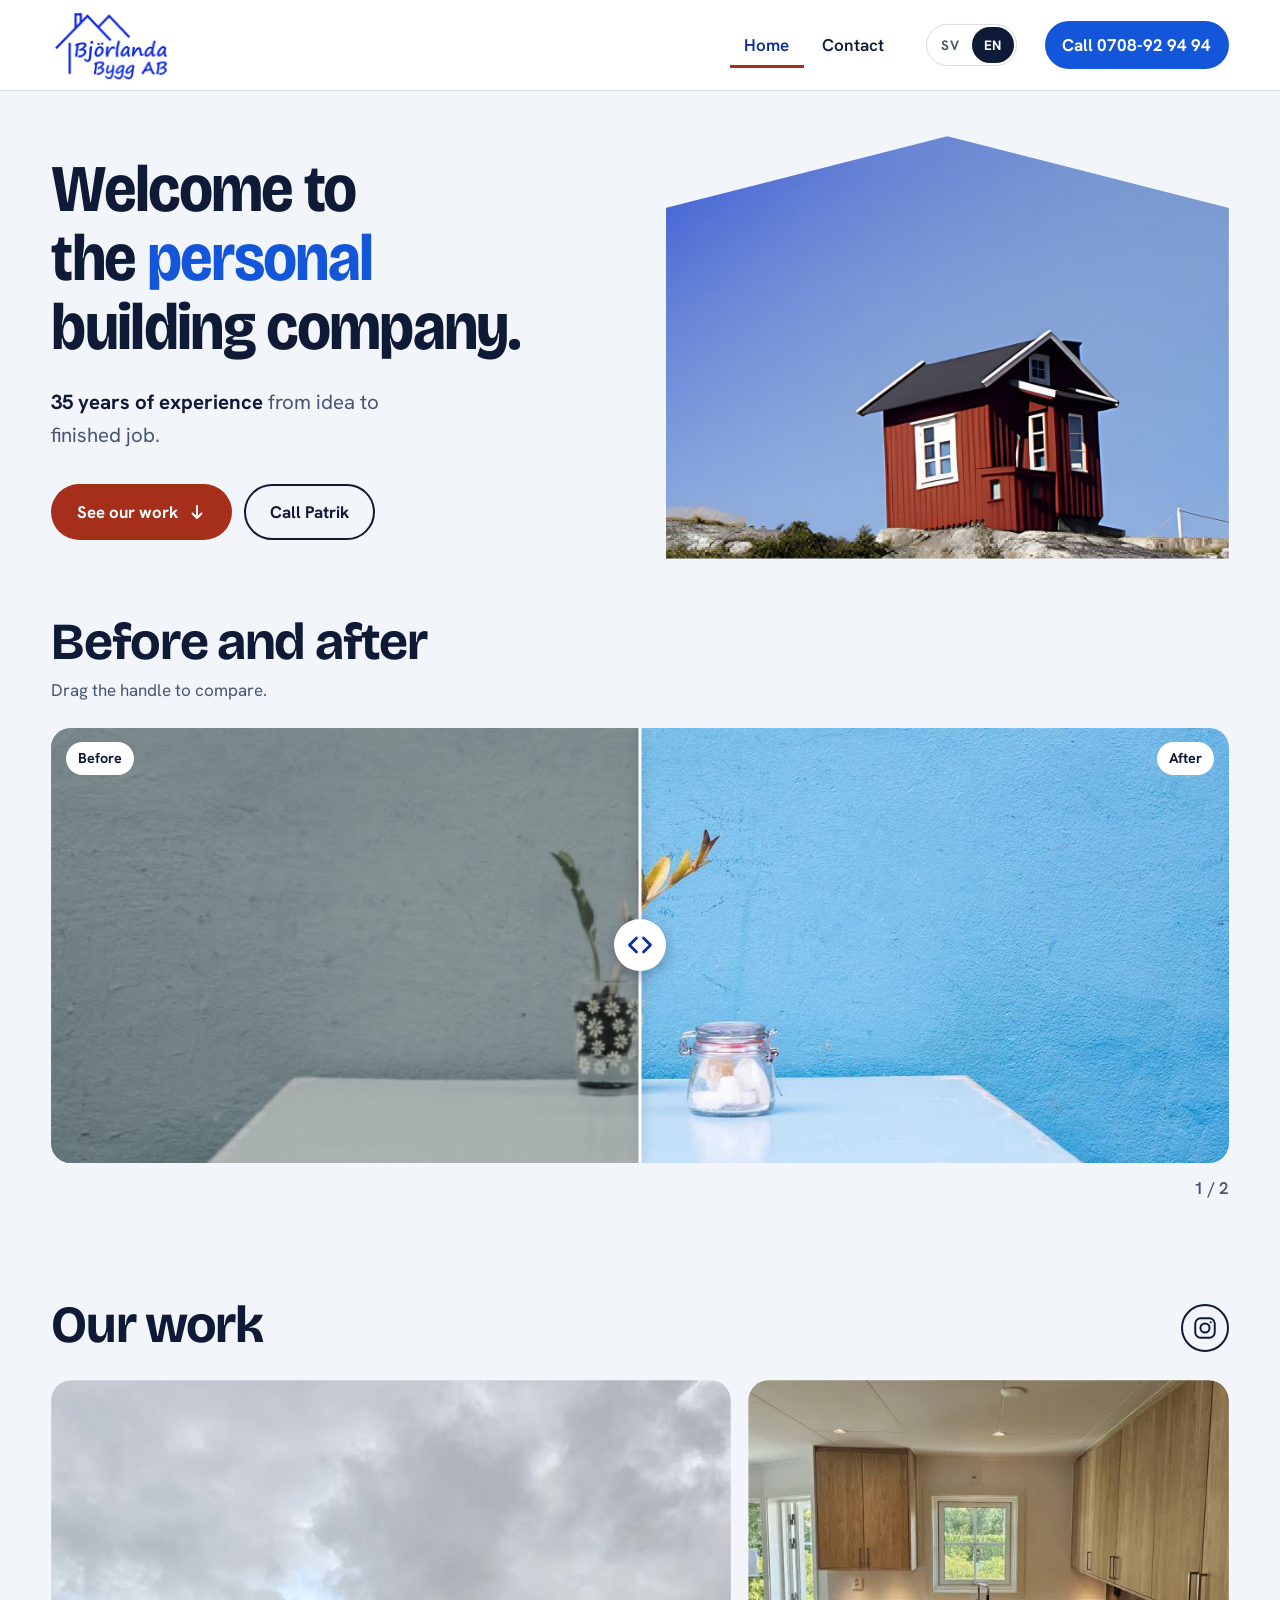
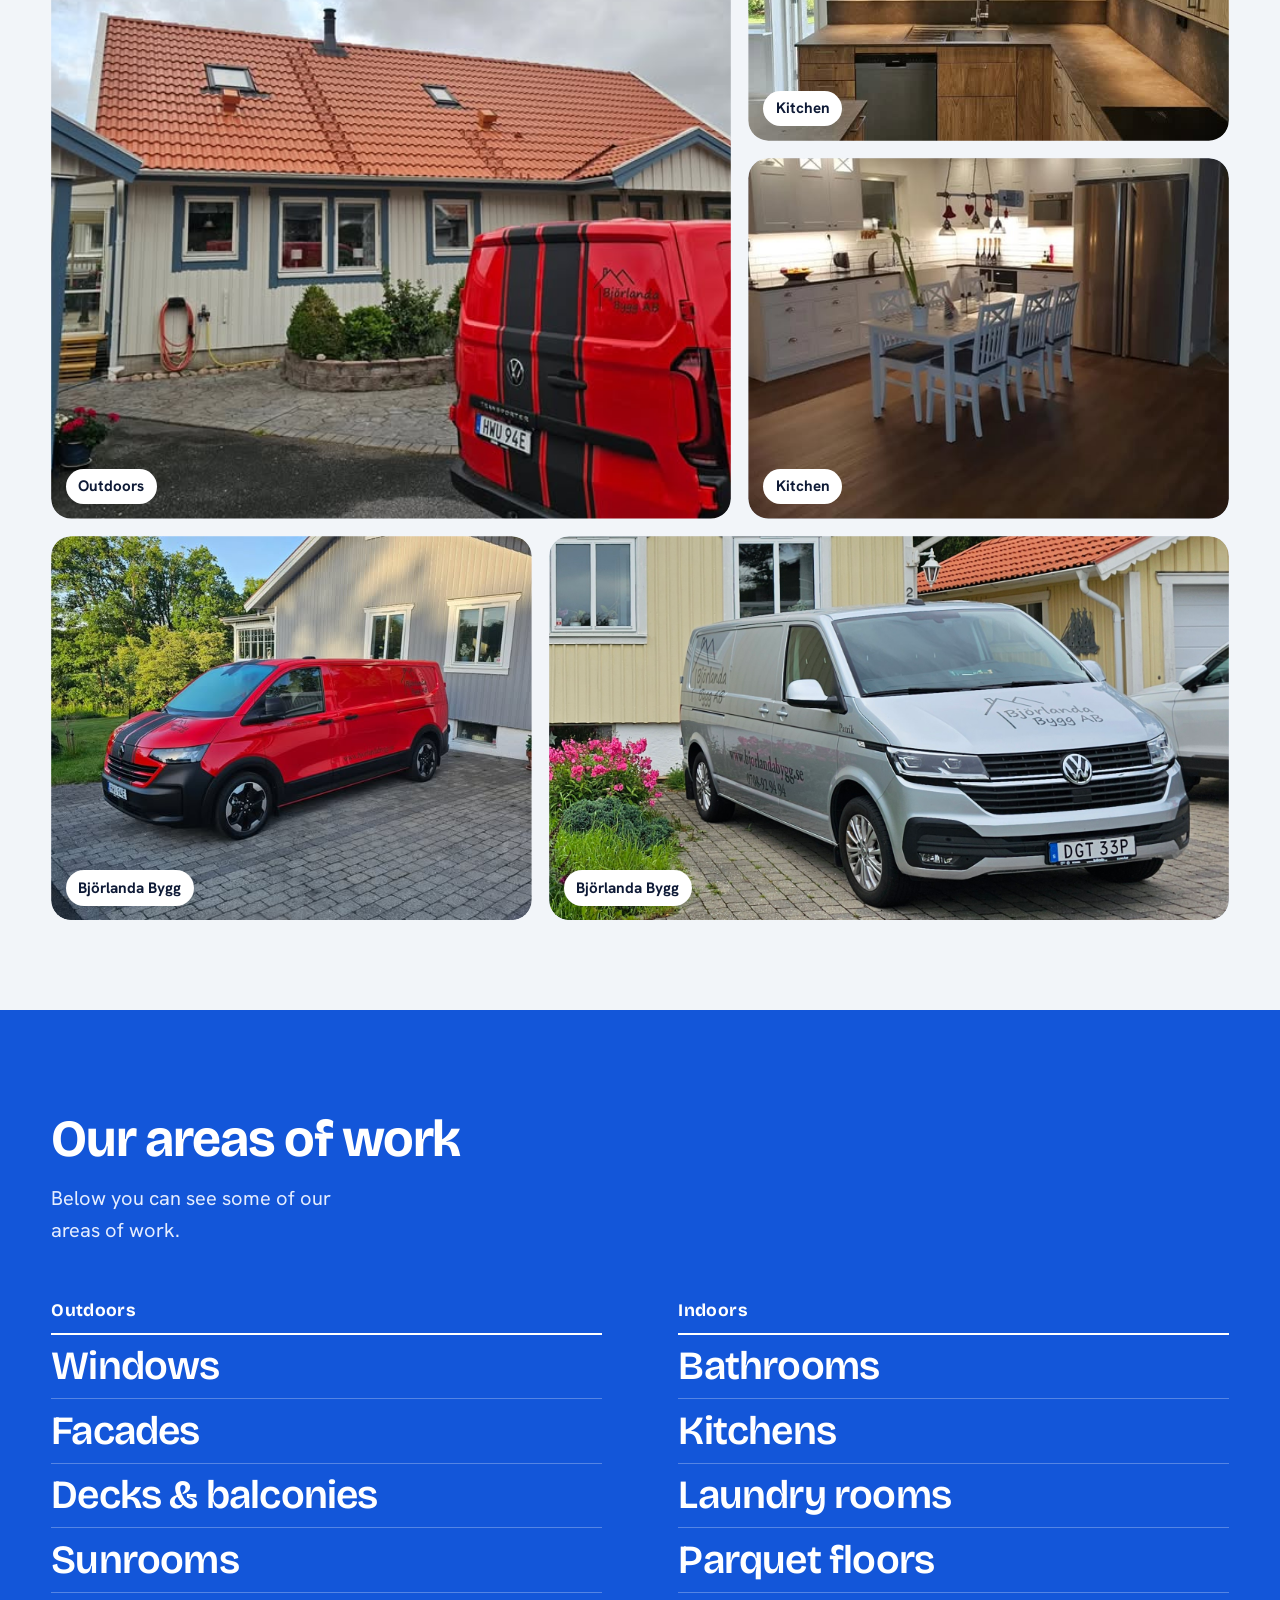
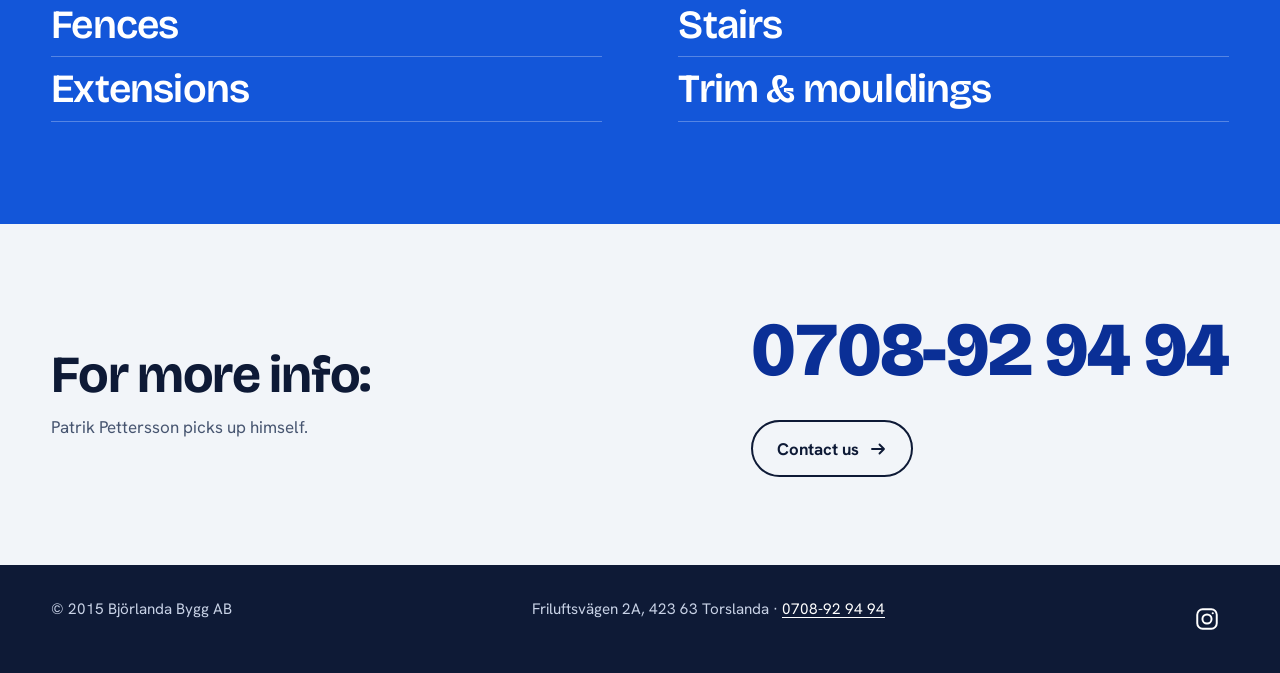
==== index.html @ 341a0005 "feat: redesign bjorlandabygg.se as static site" ====
<!doctype html>
<html lang="sv">
<head>
<meta charset="utf-8">
<meta name="viewport" content="width=device-width, initial-scale=1">
<title>Björlanda Bygg AB – det personliga byggföretaget</title>
<meta name="description" content="Björlanda Bygg AB – 35 års erfarenhet från tanke till färdigt arbete. Torslanda, Göteborg.">
<link rel="preconnect" href="https://fonts.googleapis.com">
<link rel="preconnect" href="https://fonts.gstatic.com" crossorigin>
<link href="https://fonts.googleapis.com/css2?family=Bricolage+Grotesque:opsz,wdth,wght@12..96,75..100,600..800&family=Hanken+Grotesk:wght@400;600;700&display=swap" rel="stylesheet">
<link rel="stylesheet" href="css/style.css">
</head>
<body data-doc="doc.home">
<a class="skip" href="#main" data-i18n="skip">Hoppa till innehållet</a>
<header class="site-header">
  <div class="wrap">
    <a class="brand" href="index.html"><img src="assets/img/logo.png" width="250" height="150" alt="Björlanda Bygg AB"></a>
    <nav class="nav" data-i18n-aria="nav.label" aria-label="Huvudmeny">
      <a href="index.html" data-i18n="nav.home" aria-current="page">Hem</a>
      <a href="kontakt.html" data-i18n="nav.contact" >Kontakt</a>
    </nav>
    <div class="lang" role="group" aria-label="Språk / Language">
      <button type="button" data-lang="sv" aria-pressed="true">SV</button>
      <button type="button" data-lang="en" aria-pressed="false">EN</button>
    </div>
    <a class="tel" href="tel:+46708929494" data-i18n="tel.label">Ring 0708-92 94 94</a>
  </div>
</header>
<main id="main">
  <section class="hero">
    <div class="wrap">
      <div>
        <h1 data-i18n="hero.h1">Välkommen till det <em>personliga</em> byggföretaget.</h1>
        <p class="lede" data-i18n="hero.lede"><strong>35 års erfarenhet</strong> från tanke till färdigt arbete.</p>
        <div class="cta-row">
          <a class="btn btn-primary" href="#arbeten"><span data-i18n="hero.cta">Se våra arbeten</span> <svg class="arrow" width="18" height="18" viewBox="0 0 24 24" fill="none" stroke="currentColor" stroke-width="2.5" stroke-linecap="round" stroke-linejoin="round" aria-hidden="true"><path d="M12 4v16M6 14l6 6 6-6"/></svg></a>
          <a class="btn btn-ghost" href="tel:+46708929494" data-i18n="hero.call">Ring Patrik</a>
        </div>
      </div>
      <div class="gable"><img src="assets/img/cabin-sky.jpg" width="1600" height="976" alt="Rött timmerhus på en klippa mot blå himmel" data-i18n-alt="hero.alt"></div>
    </div>
  </section>

  <section class="ba" id="fore-efter" aria-labelledby="ba-h" hidden>
    <div class="wrap">
      <h2 id="ba-h" data-i18n="ba.h2">Före och efter</h2>
      <p class="ba-hint" data-i18n="ba.hint">Dra i reglaget för att jämföra.</p>
      <div class="ba-stage">
        <figure class="ba-fig">
          <div class="ba-frame" id="ba-frame">
            <img class="ba-after" alt="" id="ba-after">
            <img class="ba-before" alt="" id="ba-before">
            <span class="ba-tag b" data-i18n="ba.before">Före</span><span class="ba-tag a" data-i18n="ba.after">Efter</span>
            <span class="ba-line"></span>
            <span class="ba-knob"><svg width="28" height="28" viewBox="0 0 24 24" fill="none" stroke="currentColor" stroke-width="2.4" stroke-linecap="round" stroke-linejoin="round" aria-hidden="true"><path d="M9 6l-6 6 6 6M15 6l6 6-6 6"/></svg></span>
            <input class="ba-range" id="ba-range" type="range" min="0" max="100" value="50" data-i18n-aria-live="ba.aria">
            <button class="ba-nav ba-prev" type="button" id="ba-prev" data-i18n-aria="ba.prev" aria-label="Föregående"><svg width="22" height="22" viewBox="0 0 24 24" fill="none" stroke="currentColor" stroke-width="2.6" stroke-linecap="round" stroke-linejoin="round" aria-hidden="true"><path d="M15 5l-7 7 7 7"/></svg></button>
            <button class="ba-nav ba-next" type="button" id="ba-next" data-i18n-aria="ba.next" aria-label="Nästa"><svg width="22" height="22" viewBox="0 0 24 24" fill="none" stroke="currentColor" stroke-width="2.6" stroke-linecap="round" stroke-linejoin="round" aria-hidden="true"><path d="M9 5l7 7-7 7"/></svg></button>
          </div>
          <figcaption><span id="ba-cap" data-sv=""></span> <span class="ba-count" id="ba-count" aria-live="polite"></span></figcaption>
        </figure>
      </div>
    </div>
  </section>

  <section class="work" id="arbeten" aria-labelledby="work-h">
    <div class="wrap">
      <div class="work-head">
        <h2 id="work-h" data-i18n="work.h2">Våra arbeten</h2>
        <a class="ig-btn" href="https://www.instagram.com/bjorlandabygg/" target="_blank" rel="noopener" aria-label="Instagram: @bjorlandabygg" title="Instagram"><svg width="26" height="26" viewBox="0 0 24 24" fill="none" stroke="currentColor" stroke-width="1.8" stroke-linecap="round" stroke-linejoin="round" aria-hidden="true"><rect x="3" y="3" width="18" height="18" rx="5"/><circle cx="12" cy="12" r="4.2"/><circle cx="17.3" cy="6.7" r="1" fill="currentColor" stroke="none"/></svg></a>
      </div>
      <div class="mosaic">
        <button class="tile t-roof" type="button"><img src="assets/img/work-roof.jpg" width="640" height="640" alt="" data-i18n-alt="alt.roof"><span class="cap" data-i18n="cap.out">Utomhus</span></button>
        <button class="tile t-oak" type="button"><img src="assets/img/work-kitchen-oak.jpg" width="640" height="480" alt="" data-i18n-alt="alt.oak" loading="lazy"><span class="cap" data-i18n="cap.kitchen">Kök</span></button>
        <button class="tile t-white" type="button"><img src="assets/img/work-kitchen-white.jpg" width="640" height="640" alt="" data-i18n-alt="alt.white" loading="lazy"><span class="cap" data-i18n="cap.kitchen">Kök</span></button>
        <button class="tile t-van" type="button"><img src="assets/img/work-van-house.jpg" width="640" height="640" alt="" data-i18n-alt="alt.van" loading="lazy"><span class="cap" data-i18n="cap.co">Björlanda Bygg</span></button>
        <button class="tile t-silver" type="button"><img src="assets/img/van-silver.jpg" width="1802" height="1126" alt="" data-i18n-alt="alt.silver" loading="lazy"><span class="cap" data-i18n="cap.co">Björlanda Bygg</span></button>
      </div>
    </div>
  </section>

  <section class="band" aria-labelledby="areas-h">
    <div class="wrap">
      <h2 id="areas-h" data-i18n="areas.h2">Våra områden</h2>
      <p class="intro" data-i18n="areas.intro">Här nedan kan Du ta del av några av våra områden.</p>
      <div class="areas">
        <div>
          <h3 data-i18n="areas.out">Utomhus</h3>
          <ul><li data-i18n="o1">Fönster</li><li data-i18n="o2">Fasader</li><li data-i18n="o3">Altaner</li><li data-i18n="o4">Uterum</li><li data-i18n="o5">Staket</li><li data-i18n="o6">Tillbyggnader</li></ul>
        </div>
        <div>
          <h3 data-i18n="areas.in">Inomhus</h3>
          <ul><li data-i18n="i1">Badrum</li><li data-i18n="i2">Kök</li><li data-i18n="i3">Tvättstugor</li><li data-i18n="i4">Parkettgolv</li><li data-i18n="i5">Trappor</li><li data-i18n="i6">Lister</li></ul>
        </div>
      </div>
    </div>
  </section>

  <section class="call">
    <div class="wrap">
      <div>
        <h2 data-i18n="call.h2">För mer info:</h2>
        <p data-i18n="call.p">Patrik Pettersson svarar själv.</p>
      </div>
      <div>
        <a class="big-tel" href="tel:+46708929494">0708-92 94 94</a>
        <div class="cta-row"><a class="btn btn-ghost" href="kontakt.html"><span data-i18n="call.cta">Kontakta oss</span> <svg class="arrow" width="18" height="18" viewBox="0 0 24 24" fill="none" stroke="currentColor" stroke-width="2.5" stroke-linecap="round" stroke-linejoin="round" aria-hidden="true"><path d="M4 12h16M14 6l6 6-6 6"/></svg></a></div>
      </div>
    </div>
  </section>
</main>
<dialog class="lb" id="lb"><img alt=""><button type="button" data-i18n="lb.close">Stäng</button></dialog>
<footer class="site-footer">
  <div class="wrap">
    <span data-i18n="foot.copy">© 2015 Björlanda Bygg AB</span>
    <span>Friluftsvägen 2A, 423 63 Torslanda · <a href="tel:+46708929494">0708-92 94 94</a></span>
    <a class="ig" href="https://www.instagram.com/bjorlandabygg/" target="_blank" rel="noopener" aria-label="Instagram: @bjorlandabygg"><svg width="26" height="26" viewBox="0 0 24 24" fill="none" stroke="currentColor" stroke-width="1.8" stroke-linecap="round" stroke-linejoin="round" aria-hidden="true"><rect x="3" y="3" width="18" height="18" rx="5"/><circle cx="12" cy="12" r="4.2"/><circle cx="17.3" cy="6.7" r="1" fill="currentColor" stroke="none"/></svg></a>
  </div>
</footer>
<script src="assets/img/before-after/pairs.js"></script>
<script src="js/main.js"></script>
</body>
</html>
---- css/style.css ----
:root {
  --ground: #f2f5f9;
  --paper: #ffffff;
  --ink: #0e1a36;
  --muted: #475570;
  --line: #d6dde8;
  --blue: #1356d9;
  --blue-deep: #0a2f96;
  --blue-wash: #dbe6fb;
  --red: #a62f1c;
  --display: "Bricolage Grotesque", "Trebuchet MS", system-ui, sans-serif;
  --body: "Hanken Grotesk", system-ui, -apple-system, "Segoe UI", sans-serif;
  --ease: cubic-bezier(0.16, 1, 0.3, 1);
  --gutter: clamp(1rem, 4vw, 4rem);
  --max: 90rem;
  --radius: 1.25rem;
  color-scheme: light;
}

*, *::before, *::after { box-sizing: border-box; }
html { scroll-behavior: smooth; -webkit-text-size-adjust: 100%; }
body {
  margin: 0;
  background: var(--ground);
  color: var(--ink);
  font: 1.0625rem/1.6 var(--body);
  -webkit-font-smoothing: antialiased;
}
img { display: block; max-width: 100%; height: auto; }
a { color: inherit; text-decoration-thickness: 1px; text-underline-offset: 0.2em; }
::selection { background: var(--blue); color: #fff; }
:focus-visible { outline: 3px solid var(--blue); outline-offset: 3px; border-radius: 4px; }
.band :focus-visible, .on-blue :focus-visible { outline-color: #fff; }
.skip { position: absolute; left: -999px; top: 0; background: var(--ink); color: #fff; padding: 0.75rem 1rem; z-index: 100; }
.skip:focus { left: 0; }

h1, h2, h3 { font-family: var(--display); font-weight: 700; line-height: 1.04; letter-spacing: -0.025em; text-wrap: balance; margin: 0; }
h1 { font-size: clamp(2.25rem, 5.2vw, 6rem); font-variation-settings: "wdth" 90; }
h2 { font-size: clamp(2rem, 4.2vw, 3.25rem); }
p { margin: 0; max-width: 68ch; text-wrap: pretty; }

.wrap { width: 100%; max-width: calc(var(--max) + 2 * var(--gutter)); margin-inline: auto; padding-inline: var(--gutter); }

/* Header */
.site-header { background: var(--paper); border-bottom: 1px solid var(--line); position: sticky; top: 0; z-index: 20; }
.site-header .wrap { display: flex; align-items: center; gap: 1rem 1.75rem; padding-block: 0.6rem; flex-wrap: wrap; }
.brand img { width: 7.5rem; height: auto; }
.nav { display: flex; gap: 0.25rem; margin-left: auto; align-items: center; }
.nav a { padding: 0.6rem 0.9rem; text-decoration: none; font-weight: 600; border-radius: 999px; }
.nav a:hover { background: var(--blue-wash); }
.nav a[aria-current="page"] { color: var(--blue-deep); box-shadow: inset 0 -3px 0 var(--red); border-radius: 0; }
.lang { display: inline-flex; border: 1.5px solid var(--line); border-radius: 999px; padding: 2px; }
.lang button {
  font: 700 0.85rem var(--body); letter-spacing: 0.04em; border: 0; background: transparent; color: var(--muted);
  padding: 0.4rem 0.75rem; border-radius: 999px; cursor: pointer; min-height: 2.25rem;
}
.lang button[aria-pressed="true"] { background: var(--ink); color: #fff; }
.tel {
  font-weight: 700; text-decoration: none; background: var(--blue); color: #fff;
  padding: 0.65rem 1.1rem; border-radius: 999px; white-space: nowrap; font-variant-numeric: tabular-nums;
  transition: background 0.2s;
}
.tel:hover { background: var(--blue-deep); }
@media (max-width: 52rem) {
  .site-header { position: static; }
  .brand img { width: 5.5rem; }
  .lang { margin-left: auto; }
  .nav { margin-left: 0; order: 3; }
  .tel { order: 4; margin-left: auto; padding: 0.5rem 0.9rem; font-size: 0.95rem; }
  .work { scroll-margin-top: 1rem; }
}

/* Buttons */
.btn {
  display: inline-flex; align-items: center; gap: 0.6rem; font: 700 1.05rem var(--body); text-decoration: none;
  padding: 0.95rem 1.5rem; border-radius: 999px; border: 2px solid transparent; cursor: pointer; min-height: 3rem;
  transition: transform 0.25s var(--ease), background 0.2s, color 0.2s;
}
.btn:active { transform: translateY(1px); }
.btn-primary { background: var(--red); color: #fff; }
.btn-primary:hover { background: #8a2615; }
.btn-ghost { border-color: var(--ink); color: var(--ink); }
.btn-ghost:hover { background: var(--ink); color: #fff; }
.btn .arrow { transition: transform 0.3s var(--ease); }
.btn:hover .arrow { transform: translateX(4px); }

/* Hero */
.hero { padding-block: clamp(1.5rem, 3.5vw, 3rem) clamp(1rem, 2vw, 1.5rem); }
.hero .wrap { display: grid; grid-template-columns: minmax(0, 1fr) minmax(0, 1fr); gap: clamp(1.5rem, 4vw, 4rem); align-items: center; }
.hero h1 em { font-style: normal; color: var(--blue); }
.hero .lede { margin-top: 1.5rem; font-size: clamp(1.15rem, 1.6vw, 1.4rem); color: var(--muted); max-width: 34ch; }
.hero .lede strong { color: var(--ink); }
.cta-row { display: flex; flex-wrap: wrap; gap: 0.75rem; margin-top: 2rem; }
.gable {
  aspect-ratio: 4 / 3; overflow: hidden; width: 100%; max-width: 46rem; justify-self: end; background: var(--blue-wash);
  clip-path: polygon(0 17%, 50% 0, 100% 17%, 100% 100%, 0 100%);
}
.gable img { width: 100%; height: 100%; object-fit: cover; object-position: 70% 100%; }
@media (max-width: 52rem) {
  .hero .wrap { grid-template-columns: 1fr; }
  .gable { max-width: 20rem; aspect-ratio: 4 / 3; justify-self: start; }
}

/* Portfolio */
.work { padding-block: clamp(1rem, 2.5vw, 2rem) clamp(3rem, 7vw, 6rem); scroll-margin-top: 5.5rem; }
.work-head { display: flex; justify-content: space-between; align-items: end; gap: 1rem 2rem; flex-wrap: wrap; margin-bottom: 1.75rem; }
.link-arrow { font-weight: 700; color: var(--blue-deep); }
.mosaic > * { min-width: 0; }
.mosaic { display: grid; grid-template-columns: repeat(12, minmax(0, 1fr)); gap: clamp(0.6rem, 1.4vw, 1.1rem); }
.tile {
  position: relative; border: 0; padding: 0; background: var(--blue-wash); overflow: hidden; cursor: zoom-in;
  border-radius: var(--radius); display: block; color: #fff; text-align: left; font: inherit;
}
.tile img { width: 100%; height: 100%; object-fit: cover; transition: transform 0.9s var(--ease); }
.tile:hover img { transform: scale(1.04); }
.tile .cap {
  position: absolute; left: 0.9rem; bottom: 0.9rem; background: var(--paper); color: var(--ink);
  font-weight: 700; font-size: 0.95rem; padding: 0.35rem 0.8rem; border-radius: 999px;
}
.t-roof { grid-column: 1 / 8; grid-row: 1 / 3; }
.t-oak { grid-column: 8 / 13; aspect-ratio: 4 / 3; }
.t-white { grid-column: 8 / 13; aspect-ratio: 4 / 3; }
.t-roof { min-height: 20rem; }
.t-van { grid-column: 1 / 6; }
.t-silver { grid-column: 6 / 13; }
.t-van, .t-silver { height: clamp(16rem, 30vw, 27rem); }
.t-white img { object-position: 50% 70%; }
.t-silver img { object-position: 50% 62%; }
@media (max-width: 40rem) {
  .t-roof, .t-oak, .t-white, .t-van, .t-silver { grid-column: 1 / -1; grid-row: auto; aspect-ratio: 4 / 3; height: auto; min-height: 0; }
}
.ig-btn { display: grid; place-items: center; width: 3rem; height: 3rem; border-radius: 50%; border: 2px solid var(--ink); color: var(--ink); transition: background 0.2s, color 0.2s, transform 0.25s var(--ease); }
.ig-btn:hover { background: var(--ink); color: #fff; transform: rotate(-6deg); }
.js .tile { clip-path: inset(0 0 100% 0 round var(--radius)); transition: clip-path 1.1s var(--ease); }
.js .tile.in { clip-path: inset(0 0 0 0 round var(--radius)); }

/* Services band (drenched blue) */
.band { background: var(--blue); color: #fff; padding-block: clamp(3rem, 8vw, 6.5rem); position: relative; }
.band .intro { max-width: 30ch; color: #e6eeff; font-size: 1.25rem; margin-top: 1rem; }
.areas { display: grid; grid-template-columns: repeat(2, minmax(0, 1fr)); gap: clamp(2rem, 6vw, 5rem); margin-top: clamp(2rem, 5vw, 3.5rem); }
.areas h3 { font-size: 1.1rem; letter-spacing: 0.02em; color: #fff; padding-bottom: 0.75rem; border-bottom: 2px solid #fff; }
.areas ul { list-style: none; margin: 0; padding: 0; }
.areas li {
  font-family: var(--display); font-weight: 600; font-size: clamp(1.6rem, 3.2vw, 2.5rem); letter-spacing: -0.02em; line-height: 1.15;
  padding-block: 0.55rem; border-bottom: 1px solid rgb(255 255 255 / 0.28);
}
@media (max-width: 40rem) { .areas { grid-template-columns: 1fr; } }

/* Call strip */
.call { padding-block: clamp(3rem, 7vw, 5.5rem); }
.call .wrap { display: grid; grid-template-columns: minmax(0, 1fr) auto; gap: 1.5rem 3rem; align-items: center; }
.call .big-tel {
  font-family: var(--display); font-weight: 800; font-size: clamp(2.2rem, 6vw, 4.75rem); letter-spacing: -0.03em; text-decoration: none;
  color: var(--blue-deep); font-variant-numeric: tabular-nums; line-height: 1;
}
.call .big-tel:hover { color: var(--red); }
.call p { color: var(--muted); margin-top: 0.75rem; }
@media (max-width: 48rem) { .call .wrap { grid-template-columns: 1fr; } }

/* Contact page */
.page-head { padding-block: clamp(2.5rem, 6vw, 4.5rem) 1.5rem; }
.contact { padding-bottom: clamp(3rem, 7vw, 6rem); }
.contact .wrap { display: grid; grid-template-columns: minmax(0, 7fr) minmax(0, 5fr); gap: clamp(2rem, 5vw, 4.5rem); align-items: start; }
form { background: var(--paper); border: 1px solid var(--line); border-radius: var(--radius); padding: clamp(1.25rem, 3vw, 2.25rem); display: grid; gap: 1.1rem; }
label { display: grid; gap: 0.4rem; font-weight: 700; font-size: 0.95rem; }
input, textarea {
  font: 400 1.05rem var(--body); color: var(--ink); background: var(--ground); border: 1.5px solid var(--line);
  border-radius: 0.75rem; padding: 0.8rem 0.95rem; width: 100%; min-height: 3rem; transition: border-color 0.2s, background 0.2s;
}
textarea { min-height: 9rem; resize: vertical; }
input:hover, textarea:hover { border-color: #9fb0cc; }
input:focus, textarea:focus { outline: none; border-color: var(--blue); background: #fff; box-shadow: 0 0 0 3px var(--blue-wash); }
input:user-invalid, textarea:user-invalid { border-color: var(--red); }
.status:empty { display: none; }
.status { min-height: 0; font-weight: 600; color: var(--blue-deep); }
.status.err { color: var(--red); }
.card-address { background: var(--blue); color: #fff; border-radius: var(--radius); padding: clamp(1.5rem, 3vw, 2.25rem); display: grid; gap: 1.25rem; }
.card-address h2 { font-size: 1.6rem; }
.card-address address { font-style: normal; font-size: 1.15rem; line-height: 1.5; }
.card-address a { font-weight: 700; }
.card-address .row { display: grid; gap: 0.15rem; }
.card-address .k { font-size: 0.9rem; color: #cfdcff; font-weight: 600; }
@media (max-width: 52rem) { .contact .wrap { grid-template-columns: 1fr; } }

/* Footer */
.site-footer { background: var(--ink); color: #c8d2e6; padding-block: 2rem; font-size: 0.95rem; }
.site-footer .wrap { display: flex; flex-wrap: wrap; gap: 0.75rem 2rem; justify-content: space-between; }
.site-footer a { color: #fff; }
.site-footer .ig { display: inline-grid; place-items: center; width: 2.75rem; height: 2.75rem; text-decoration: none; border-radius: 50%; transition: background 0.2s; }
.site-footer .ig:hover { background: rgb(255 255 255 / 0.12); }
.site-footer .ig:focus-visible { outline-color: #fff; }

/* Lightbox */
dialog.lb { border: 0; padding: 0; background: transparent; max-width: min(92vw, 62rem); max-height: 92vh; overflow: visible; }
dialog.lb::backdrop { background: rgb(8 16 40 / 0.86); }
dialog.lb img { max-height: 86vh; width: auto; margin: auto; border-radius: var(--radius); }
dialog.lb button { position: absolute; top: -2.9rem; right: 0; background: #fff; border: 0; border-radius: 999px; font: 700 1rem var(--body); padding: 0.55rem 1.1rem; cursor: pointer; }

/* Before / after slider */
.ba { padding-block: clamp(1rem, 2.5vw, 2rem) clamp(2.5rem, 5vw, 4rem); }
.ba[hidden] { display: none; }
.ba-hint { color: var(--muted); margin-top: 0.5rem; }
.ba-stage { margin-top: 1.5rem; }
.ba-fig { margin: 0; min-width: 0; }
.ba-frame { --pos: 50%; position: relative; height: clamp(17rem, 34vw, 32rem); width: 100%; border-radius: var(--radius); overflow: hidden; background: var(--blue-wash); touch-action: pan-y; user-select: none; }
.ba-frame img { position: absolute; inset: 0; width: 100%; height: 100%; object-fit: cover; pointer-events: none; }
.ba-frame .ba-before { clip-path: inset(0 calc(100% - var(--pos)) 0 0); }
.ba-line { position: absolute; top: 0; bottom: 0; left: var(--pos); width: 3px; background: #fff; transform: translateX(-50%); box-shadow: 0 0 0.75rem rgb(14 26 54 / 0.35); pointer-events: none; }
.ba-knob { position: absolute; top: 50%; left: var(--pos); transform: translate(-50%, -50%); width: 3.25rem; height: 3.25rem; border-radius: 50%; background: #fff; color: var(--blue-deep); display: grid; place-items: center; pointer-events: none; box-shadow: 0 0.35rem 1rem rgb(14 26 54 / 0.3); transition: transform 0.25s var(--ease); }
.ba-frame:hover .ba-knob, .ba-frame:focus-within .ba-knob { transform: translate(-50%, -50%) scale(1.08); }
.ba-range { position: absolute; inset: 0; width: 100%; height: 100%; margin: 0; opacity: 0; cursor: ew-resize; min-height: 0; padding: 0; border: 0; }
.ba-frame:has(.ba-range:focus-visible) { outline: 3px solid var(--blue); outline-offset: 3px; }
.ba-tag { position: absolute; top: 0.9rem; background: var(--paper); color: var(--ink); font-weight: 700; font-size: 0.9rem; padding: 0.3rem 0.75rem; border-radius: 999px; pointer-events: none; }
.ba-tag.b { left: 0.9rem; } .ba-tag.a { right: 0.9rem; }
.ba figcaption { margin-top: 0.75rem; font-weight: 600; display: flex; gap: 0.75rem; justify-content: space-between; }
.ba-count { color: var(--muted); font-variant-numeric: tabular-nums; }
.ba-nav {
  position: absolute; top: 50%; z-index: 2; width: 3.25rem; height: 3.25rem; margin-top: -1.625rem; border-radius: 50%; border: 0;
  background: #fff; color: var(--ink); display: grid; place-items: center; cursor: pointer;
  box-shadow: 0 0.35rem 1rem rgb(14 26 54 / 0.3);
  opacity: 0; pointer-events: none; transition: opacity 0.25s var(--ease), transform 0.25s var(--ease), background 0.2s, color 0.2s;
}
.ba-prev { left: 0.9rem; transform: translateX(-0.5rem); }
.ba-next { right: 0.9rem; transform: translateX(0.5rem); }
/* revealed when the pointer nears that edge, or when the arrow has keyboard focus */
.ba-frame.near-l .ba-prev, .ba-frame.near-r .ba-next, .ba-nav:focus-visible { opacity: 1; pointer-events: auto; transform: none; }
.ba-nav:hover { background: var(--ink); color: #fff; }
.ba-nav:active { scale: 0.94; }
.ba-nav[hidden] { display: none; }
@media (hover: none) { .ba-nav { opacity: 0.9; pointer-events: auto; transform: none; } }
@media (max-width: 40rem) { .ba-frame { height: auto; aspect-ratio: 4 / 3; } .ba-nav { width: 2.5rem; height: 2.5rem; margin-top: -1.25rem; }  }

@media (prefers-reduced-motion: reduce) {
  html { scroll-behavior: auto; }
  .js .tile { clip-path: none; transition: none; }
  .tile img, .btn, .btn .arrow { transition: none; }
}
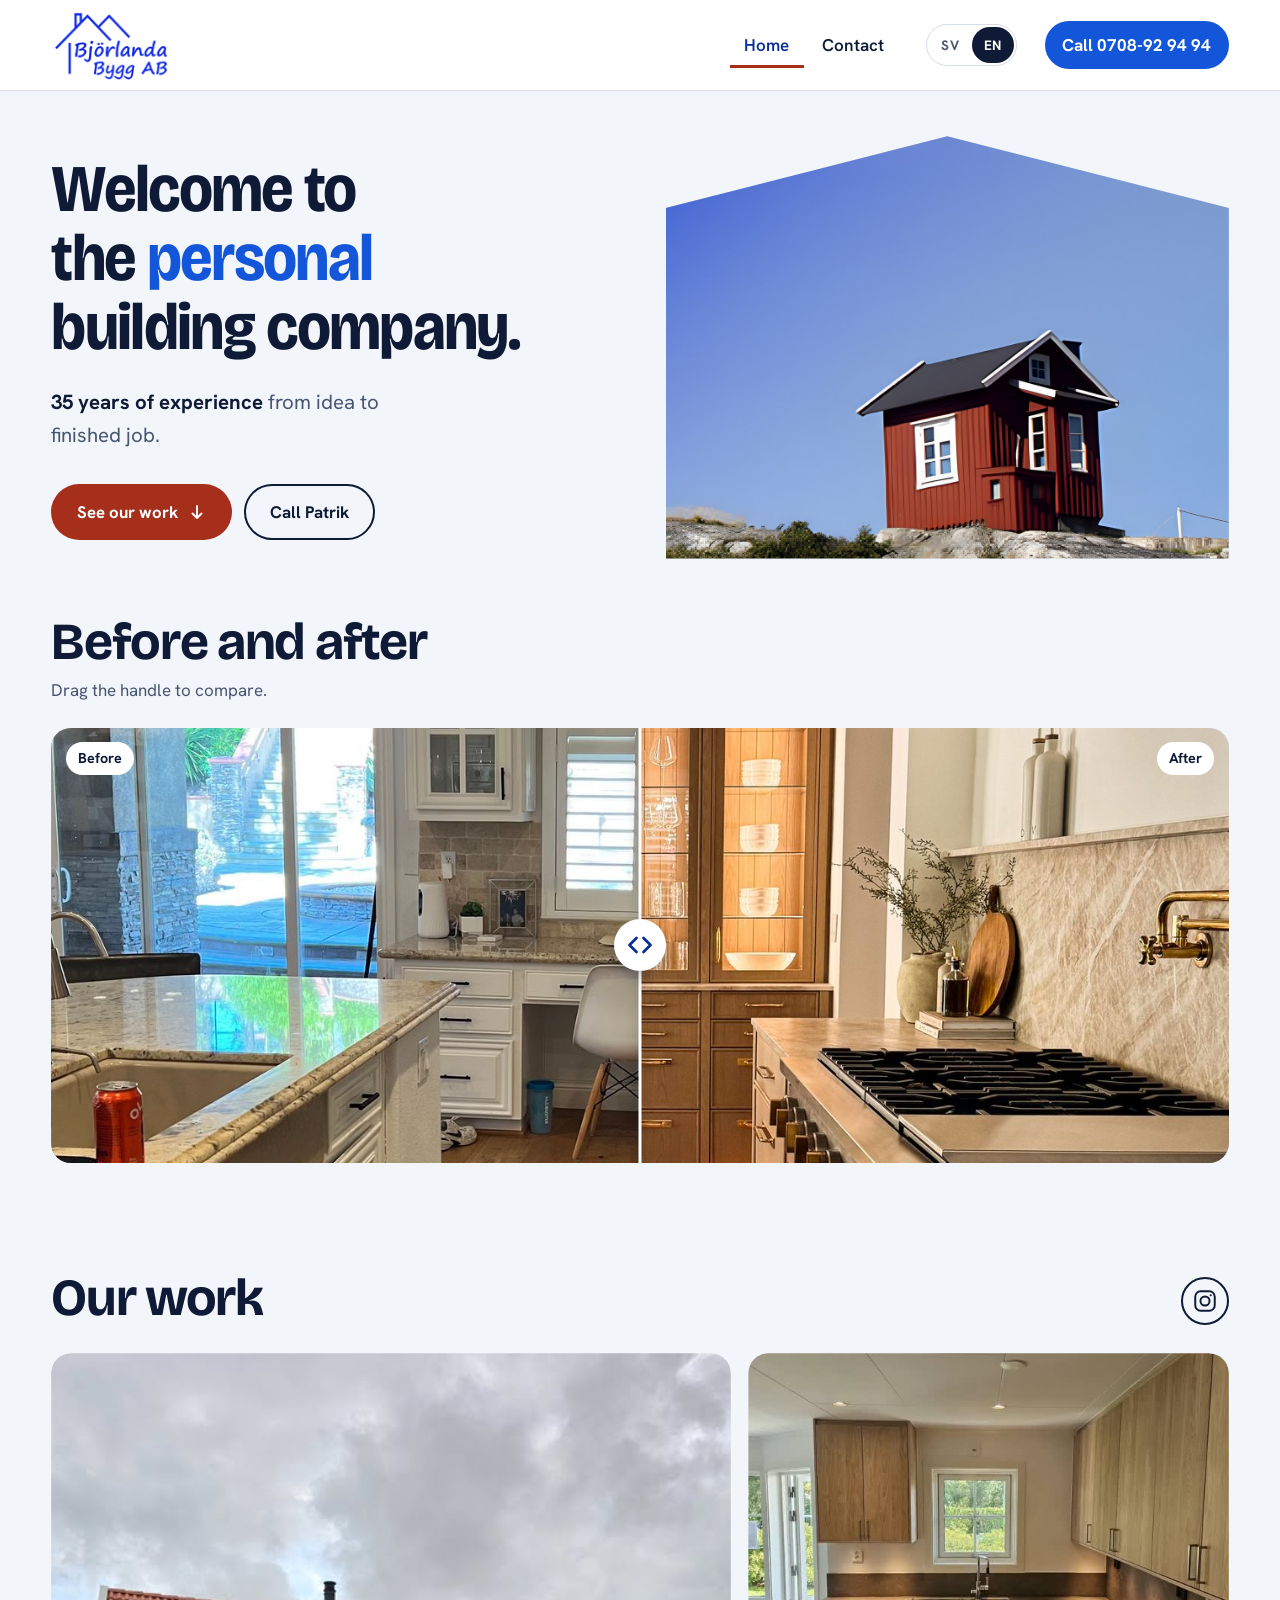
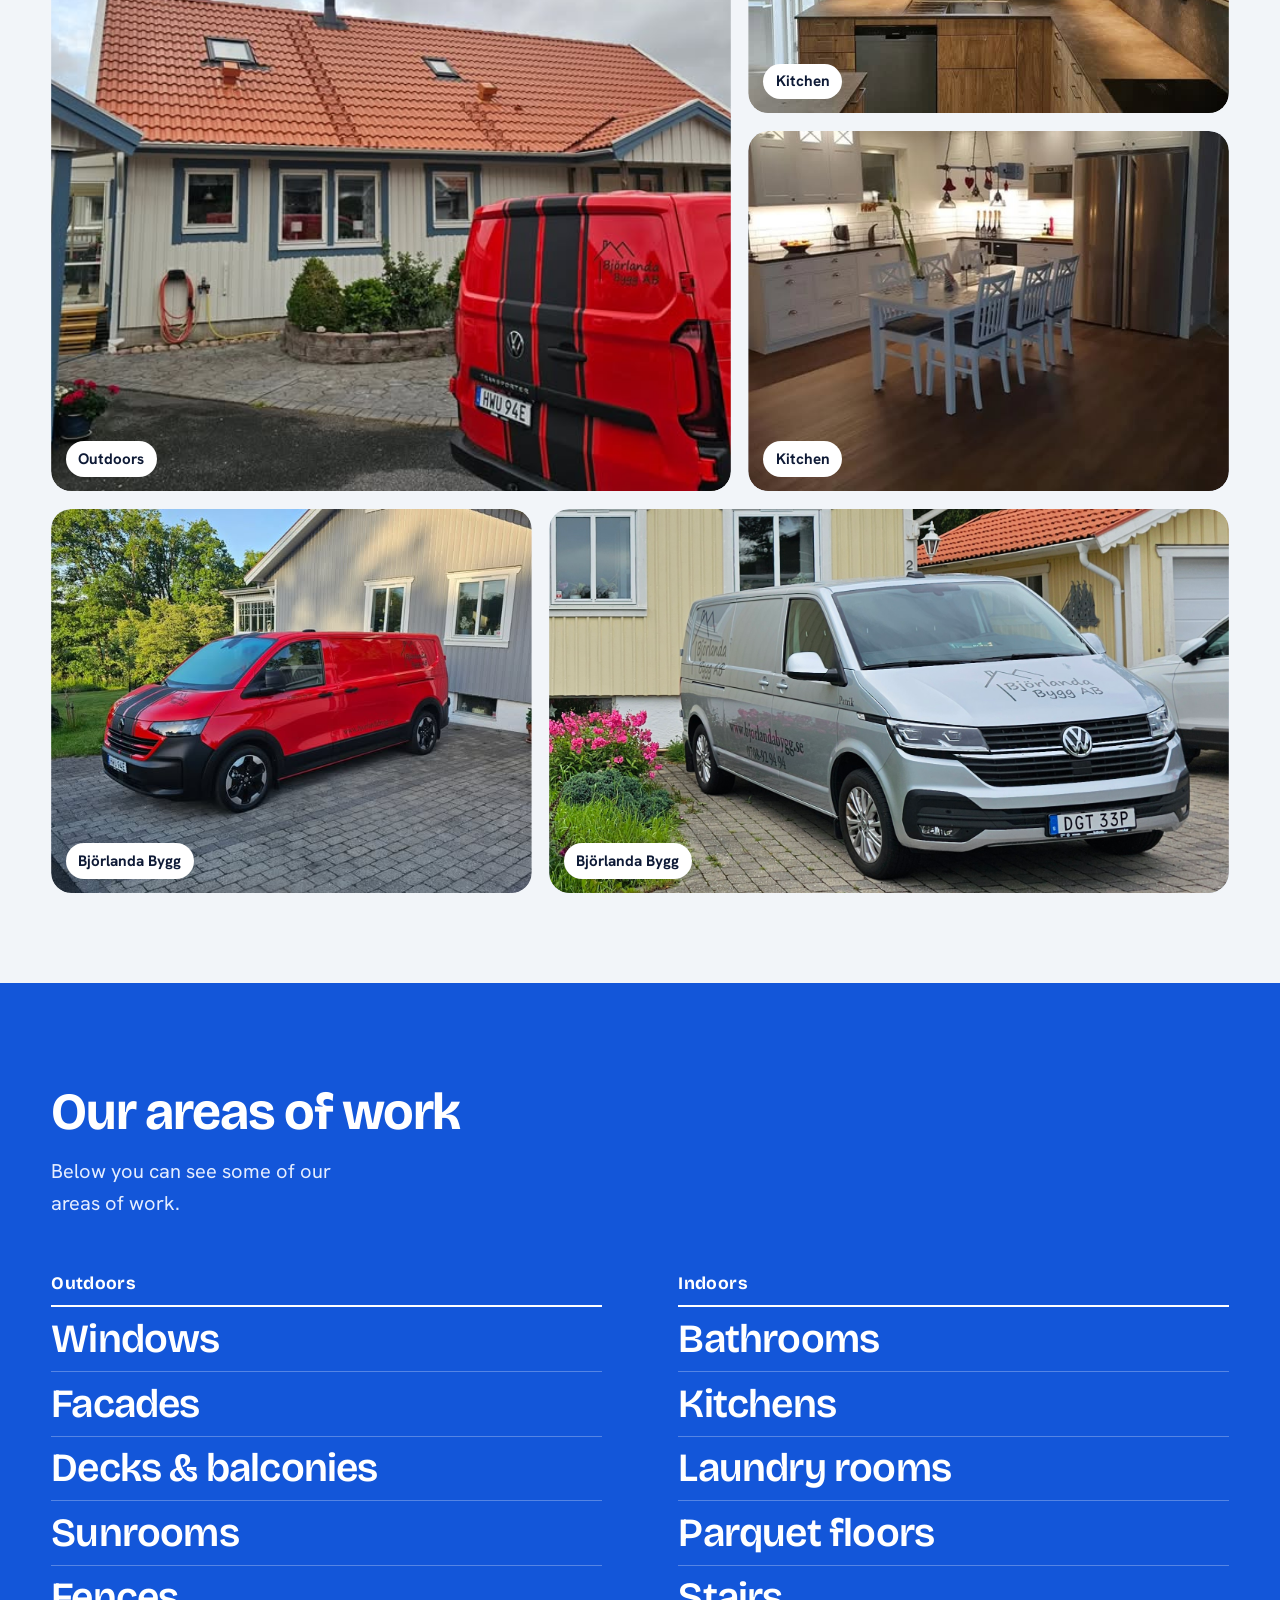
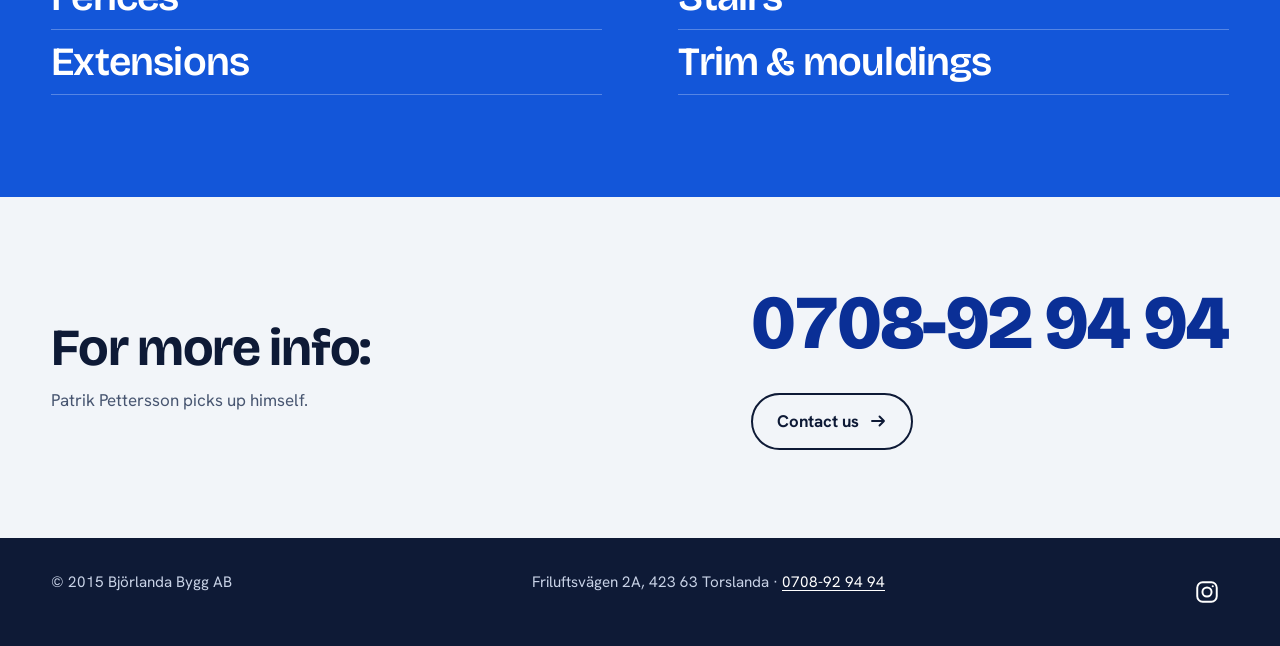
==== commit cfcdeffd: "build: version asset links to bypass the 10 minute cache" ====
--- a/index.html
+++ b/index.html
@@ -8,7 +8,7 @@
 <link rel="preconnect" href="https://fonts.googleapis.com">
 <link rel="preconnect" href="https://fonts.gstatic.com" crossorigin>
 <link href="https://fonts.googleapis.com/css2?family=Bricolage+Grotesque:opsz,wdth,wght@12..96,75..100,600..800&family=Hanken+Grotesk:wght@400;600;700&display=swap" rel="stylesheet">
-<link rel="stylesheet" href="css/style.css">
+<link rel="stylesheet" href="css/style.css?v=3">
 </head>
 <body data-doc="doc.home">
 <a class="skip" href="#main" data-i18n="skip">Hoppa till innehållet</a>
@@ -117,7 +117,7 @@
     <a class="ig" href="https://www.instagram.com/bjorlandabygg/" target="_blank" rel="noopener" aria-label="Instagram: @bjorlandabygg"><svg width="26" height="26" viewBox="0 0 24 24" fill="none" stroke="currentColor" stroke-width="1.8" stroke-linecap="round" stroke-linejoin="round" aria-hidden="true"><rect x="3" y="3" width="18" height="18" rx="5"/><circle cx="12" cy="12" r="4.2"/><circle cx="17.3" cy="6.7" r="1" fill="currentColor" stroke="none"/></svg></a>
   </div>
 </footer>
-<script src="assets/img/before-after/pairs.js"></script>
-<script src="js/main.js"></script>
+<script src="assets/img/before-after/pairs.js?v=3"></script>
+<script src="js/main.js?v=3"></script>
 </body>
 </html>
--- a/css/style.css
+++ b/css/style.css
@@ -203,7 +203,7 @@
 .ba-stage { margin-top: 1.5rem; }
 .ba-fig { margin: 0; min-width: 0; }
 .ba-frame { --pos: 50%; position: relative; height: clamp(17rem, 34vw, 32rem); width: 100%; border-radius: var(--radius); overflow: hidden; background: var(--blue-wash); touch-action: pan-y; user-select: none; }
-.ba-frame img { position: absolute; inset: 0; width: 100%; height: 100%; object-fit: cover; pointer-events: none; }
+.ba-frame img { position: absolute; inset: 0; width: 100%; height: 100%; object-fit: cover; object-position: 50% 44%; pointer-events: none; }
 .ba-frame .ba-before { clip-path: inset(0 calc(100% - var(--pos)) 0 0); }
 .ba-line { position: absolute; top: 0; bottom: 0; left: var(--pos); width: 3px; background: #fff; transform: translateX(-50%); box-shadow: 0 0 0.75rem rgb(14 26 54 / 0.35); pointer-events: none; }
 .ba-knob { position: absolute; top: 50%; left: var(--pos); transform: translate(-50%, -50%); width: 3.25rem; height: 3.25rem; border-radius: 50%; background: #fff; color: var(--blue-deep); display: grid; place-items: center; pointer-events: none; box-shadow: 0 0.35rem 1rem rgb(14 26 54 / 0.3); transition: transform 0.25s var(--ease); }
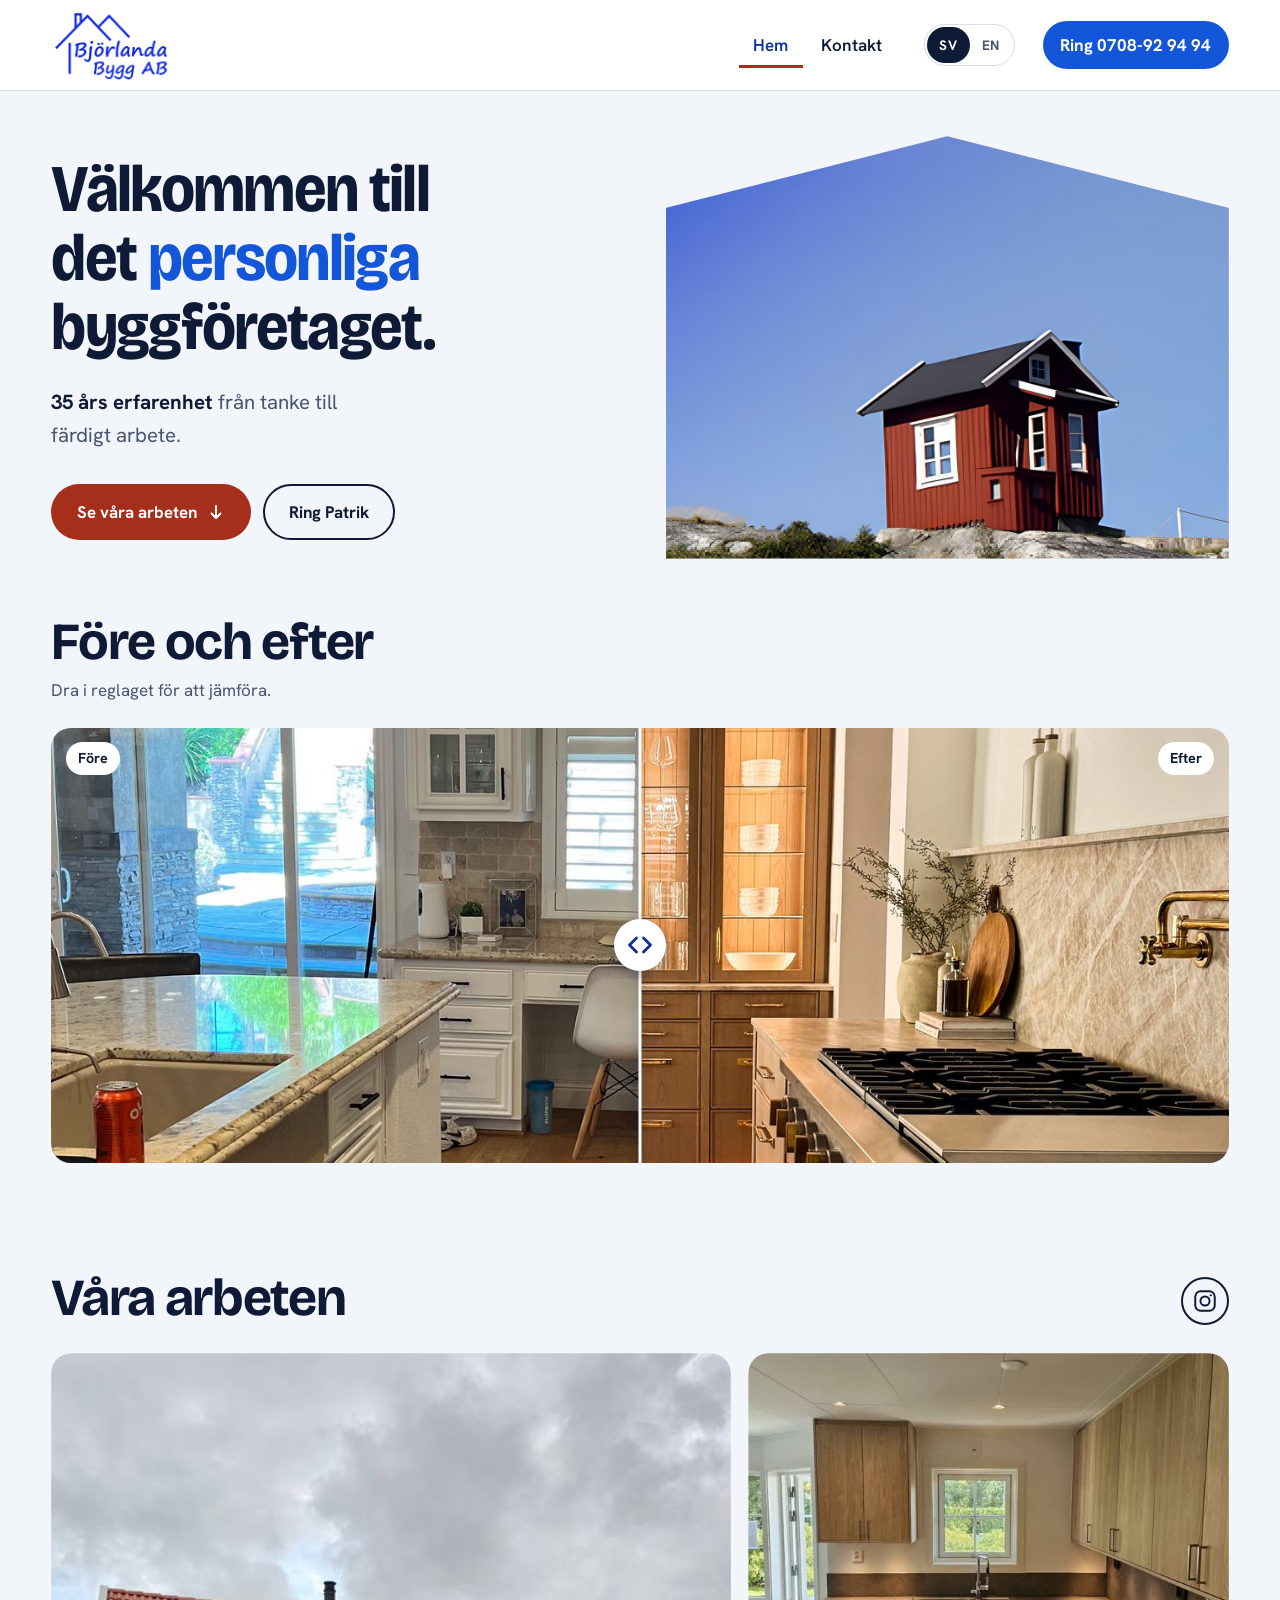
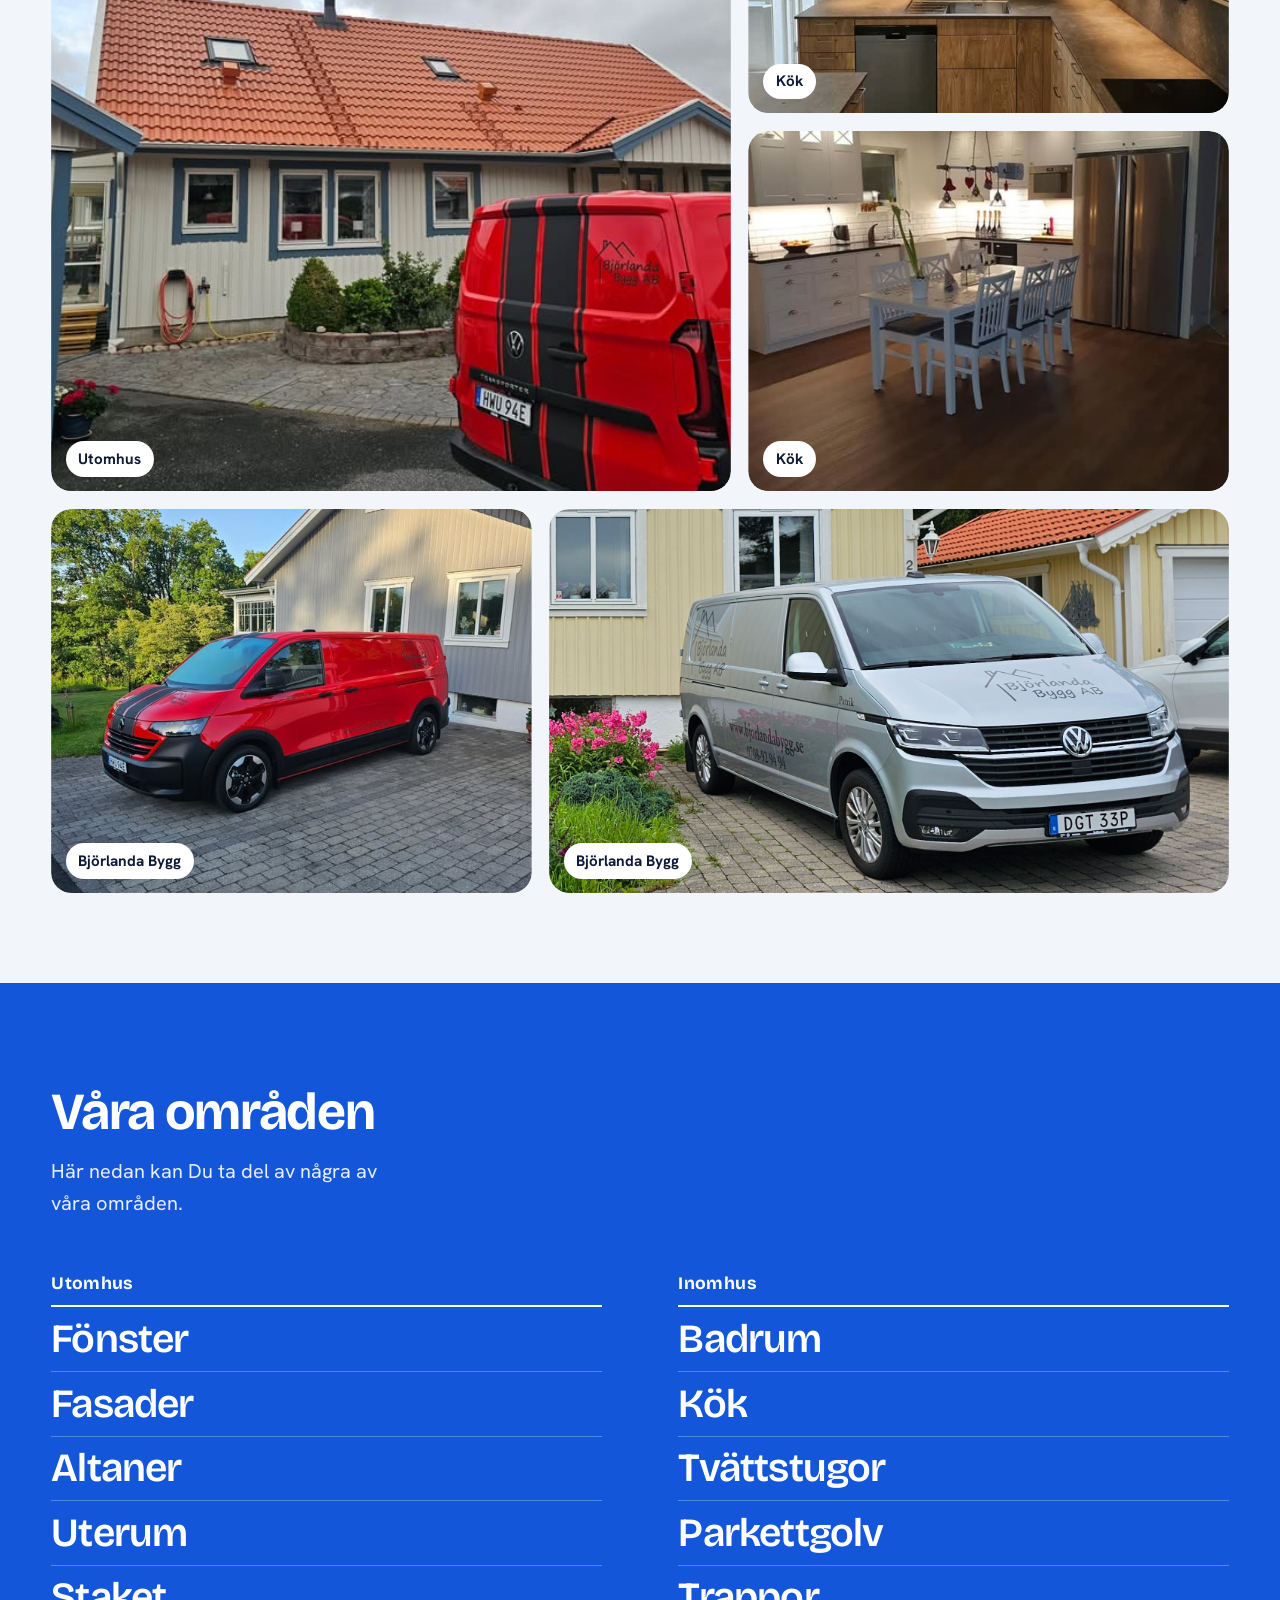
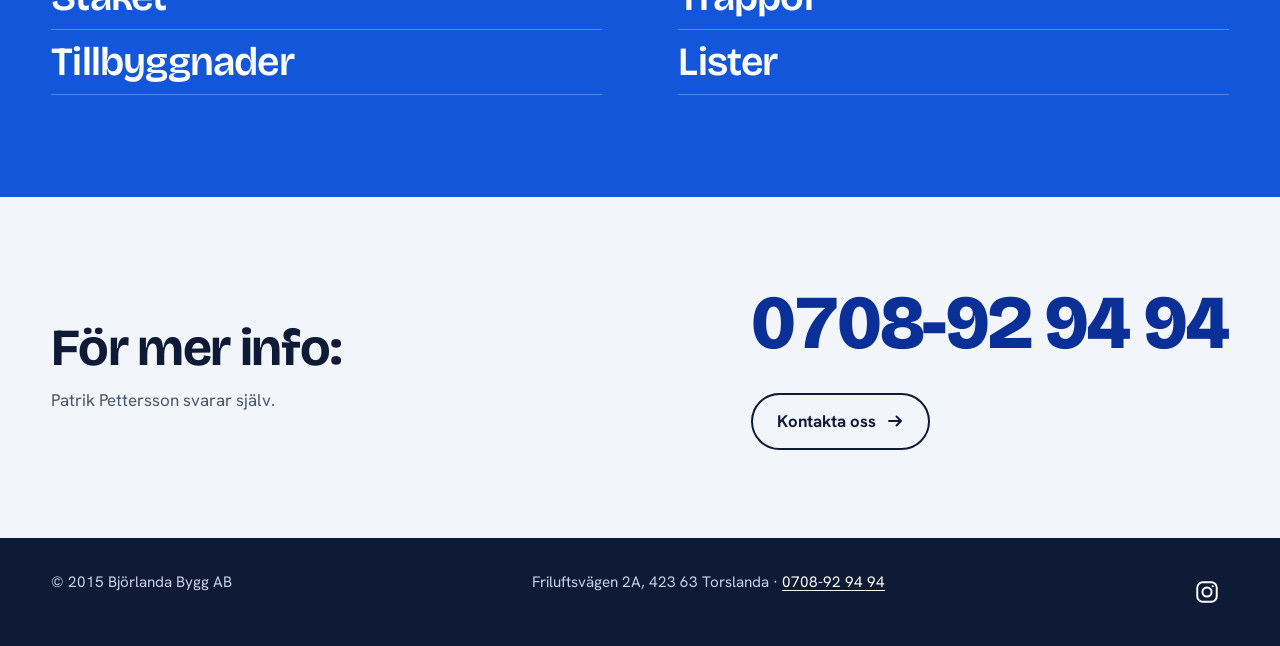
==== commit 49a71b67: "fix: default the site language to Swedish" ====
--- a/index.html
+++ b/index.html
@@ -118,6 +118,6 @@
   </div>
 </footer>
 <script src="assets/img/before-after/pairs.js?v=3"></script>
-<script src="js/main.js?v=3"></script>
+<script src="js/main.js?v=4"></script>
 </body>
 </html>
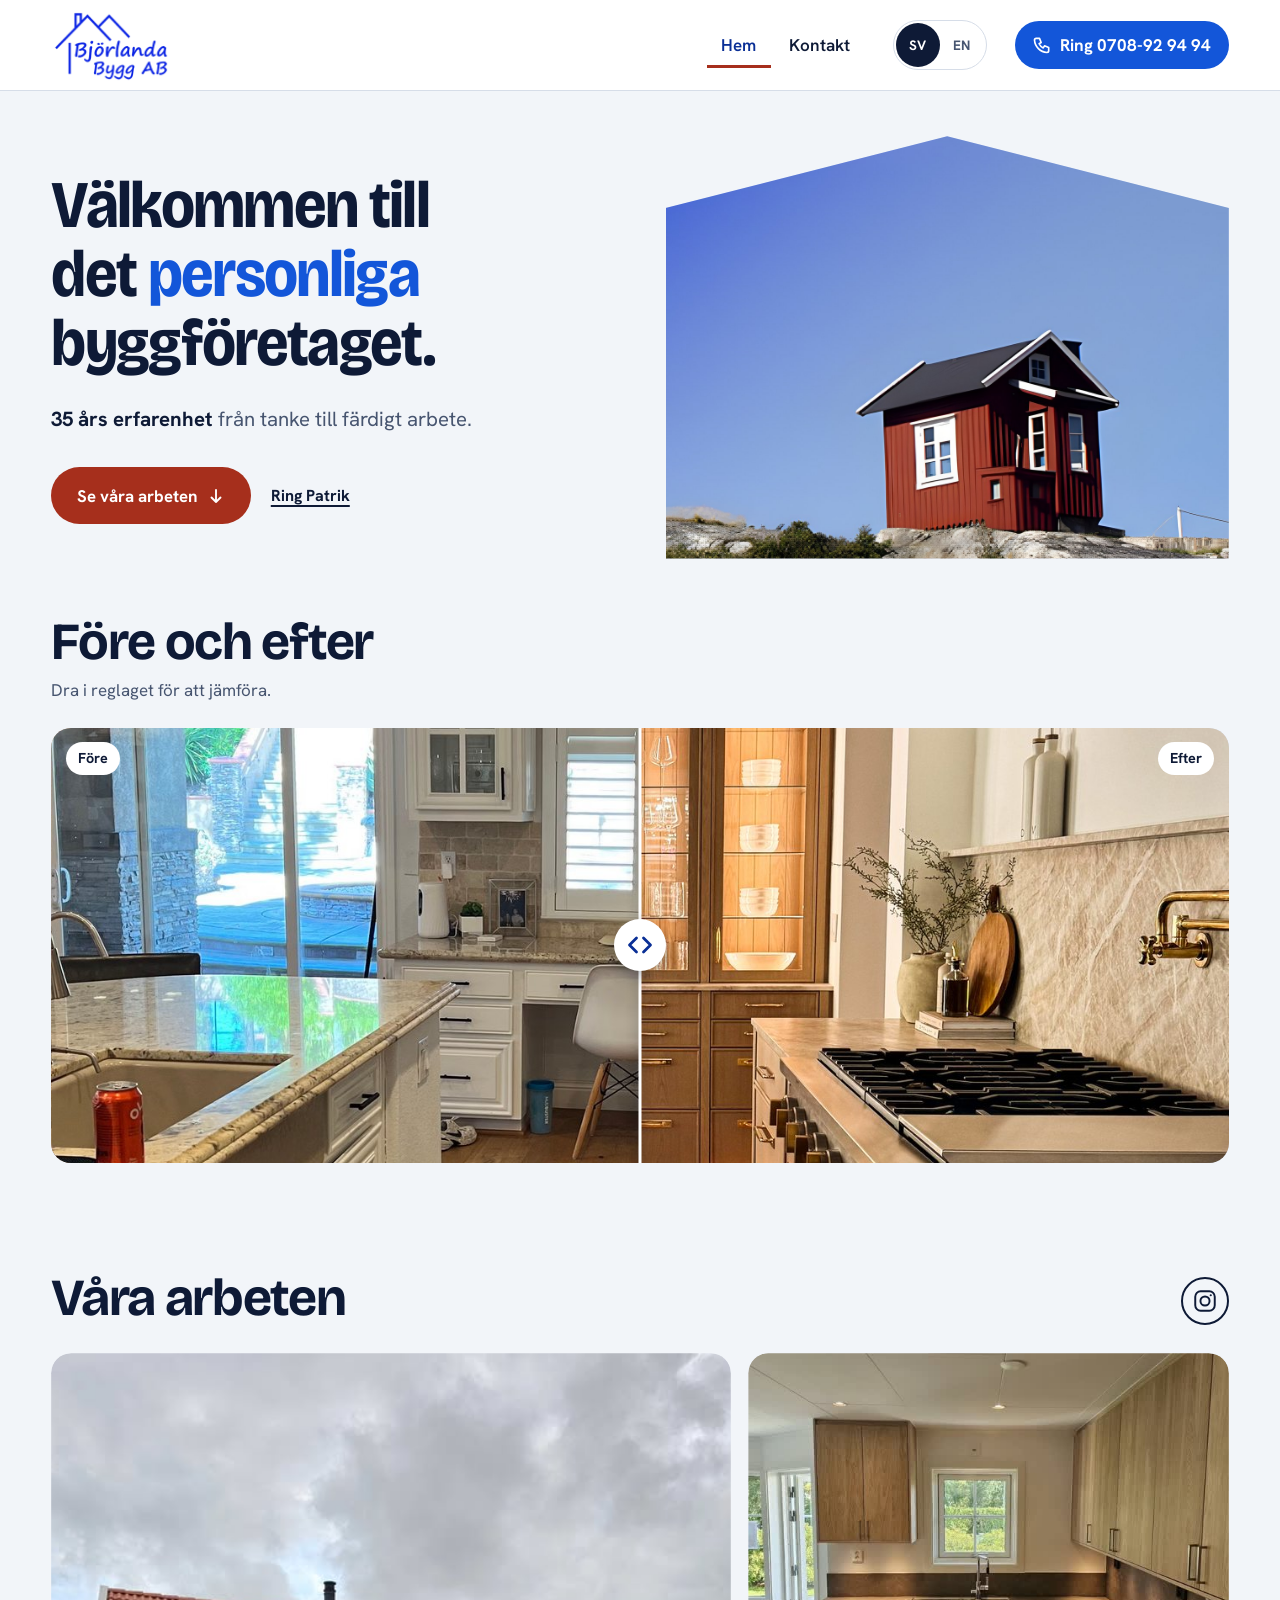
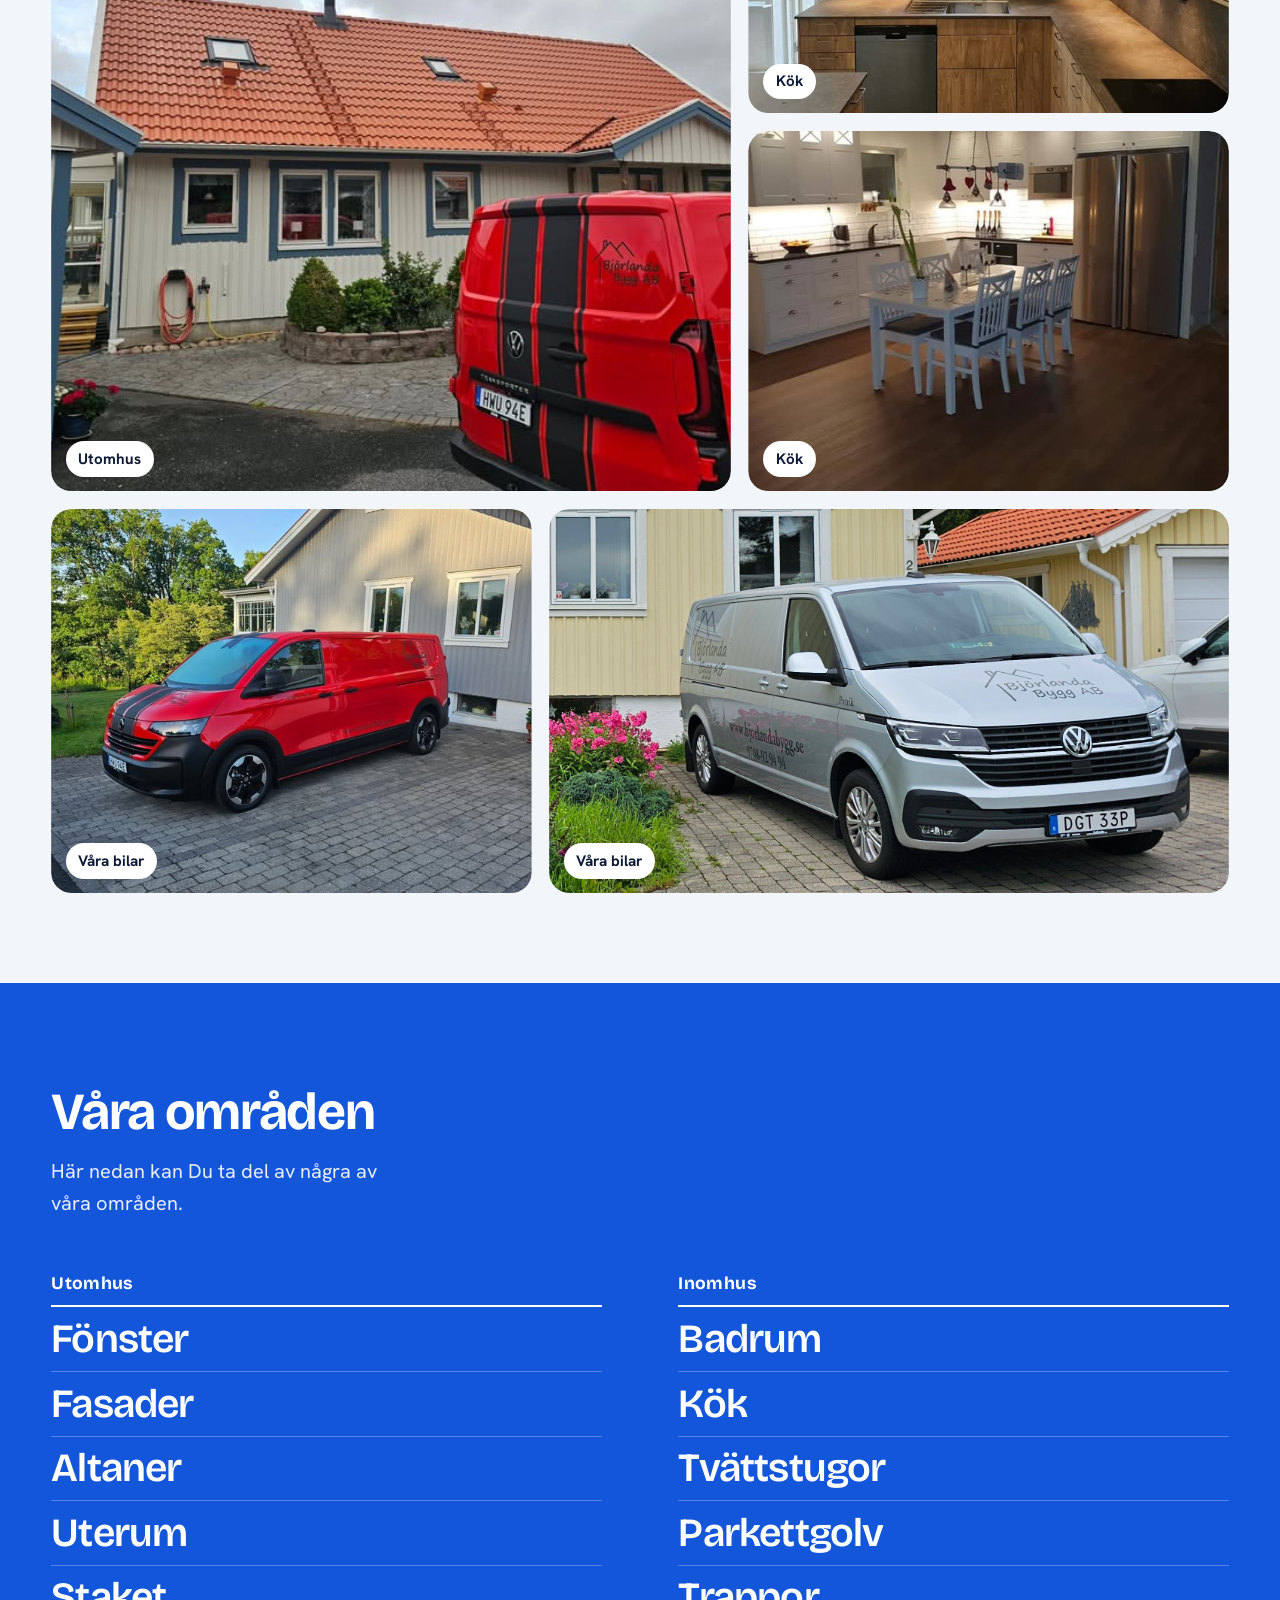
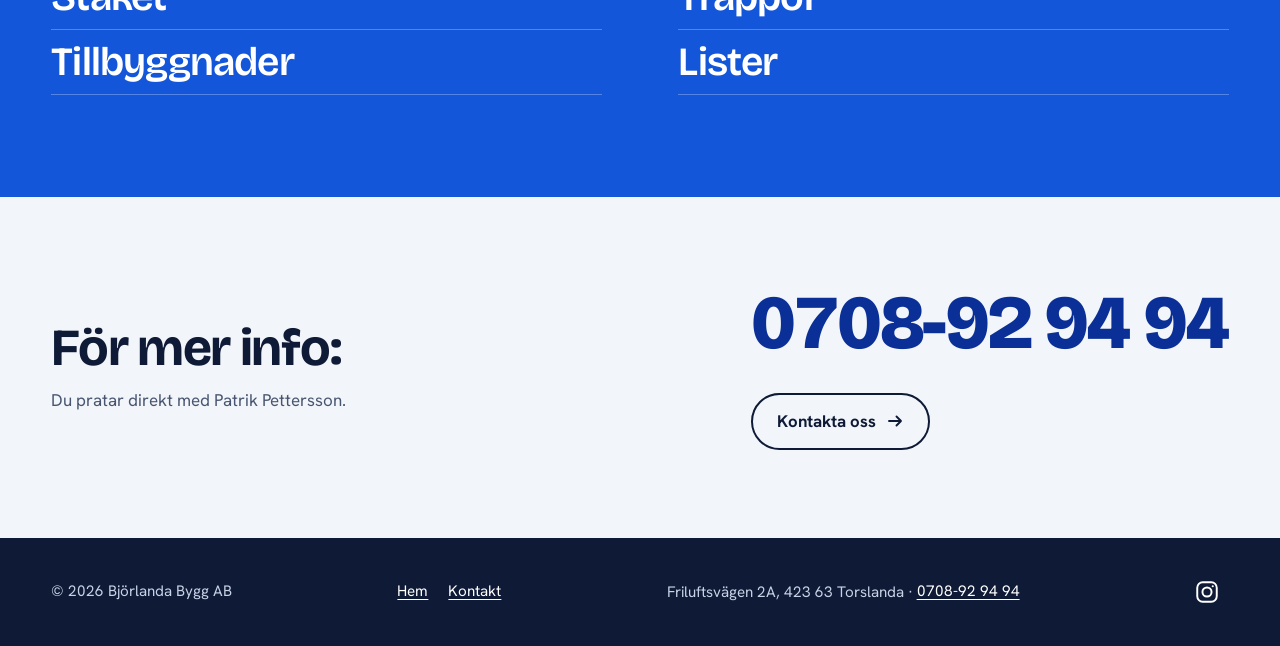
==== commit 3a61ed9e: "feat: compact mobile header, contact page leads with call and email, inline form validation" ====
--- a/index.html
+++ b/index.html
@@ -8,7 +8,7 @@
 <link rel="preconnect" href="https://fonts.googleapis.com">
 <link rel="preconnect" href="https://fonts.gstatic.com" crossorigin>
 <link href="https://fonts.googleapis.com/css2?family=Bricolage+Grotesque:opsz,wdth,wght@12..96,75..100,600..800&family=Hanken+Grotesk:wght@400;600;700&display=swap" rel="stylesheet">
-<link rel="stylesheet" href="css/style.css?v=3">
+<link rel="stylesheet" href="css/style.css?v=6">
 </head>
 <body data-doc="doc.home">
 <a class="skip" href="#main" data-i18n="skip">Hoppa till innehållet</a>
@@ -23,7 +23,7 @@
       <button type="button" data-lang="sv" aria-pressed="true">SV</button>
       <button type="button" data-lang="en" aria-pressed="false">EN</button>
     </div>
-    <a class="tel" href="tel:+46708929494" data-i18n="tel.label">Ring 0708-92 94 94</a>
+    <a class="tel" href="tel:+46708929494" data-i18n-aria="tel.label" aria-label="Ring 0708-92 94 94"><svg class="tel-ic" width="20" height="20" viewBox="0 0 24 24" fill="none" stroke="currentColor" stroke-width="2" stroke-linecap="round" stroke-linejoin="round" aria-hidden="true"><path d="M5 4h4l2 5-2.5 1.5a11 11 0 0 0 5 5L15 13l5 2v4a2 2 0 0 1-2 2A16 16 0 0 1 3 6a2 2 0 0 1 2-2z"/></svg><span data-i18n="tel.label">Ring 0708-92 94 94</span></a>
   </div>
 </header>
 <main id="main">
@@ -34,7 +34,7 @@
         <p class="lede" data-i18n="hero.lede"><strong>35 års erfarenhet</strong> från tanke till färdigt arbete.</p>
         <div class="cta-row">
           <a class="btn btn-primary" href="#arbeten"><span data-i18n="hero.cta">Se våra arbeten</span> <svg class="arrow" width="18" height="18" viewBox="0 0 24 24" fill="none" stroke="currentColor" stroke-width="2.5" stroke-linecap="round" stroke-linejoin="round" aria-hidden="true"><path d="M12 4v16M6 14l6 6 6-6"/></svg></a>
-          <a class="btn btn-ghost" href="tel:+46708929494" data-i18n="hero.call">Ring Patrik</a>
+          <a class="btn-text hero-call" href="tel:+46708929494" data-i18n="hero.call">Ring Patrik</a>
         </div>
       </div>
       <div class="gable"><img src="assets/img/cabin-sky.jpg" width="1600" height="976" alt="Rött timmerhus på en klippa mot blå himmel" data-i18n-alt="hero.alt"></div>
@@ -48,8 +48,8 @@
       <div class="ba-stage">
         <figure class="ba-fig">
           <div class="ba-frame" id="ba-frame">
-            <img class="ba-after" alt="" id="ba-after">
-            <img class="ba-before" alt="" id="ba-before">
+            <img class="ba-after" alt="" id="ba-after" width="1400" height="2100">
+            <img class="ba-before" alt="" id="ba-before" width="1400" height="2100">
             <span class="ba-tag b" data-i18n="ba.before">Före</span><span class="ba-tag a" data-i18n="ba.after">Efter</span>
             <span class="ba-line"></span>
             <span class="ba-knob"><svg width="28" height="28" viewBox="0 0 24 24" fill="none" stroke="currentColor" stroke-width="2.4" stroke-linecap="round" stroke-linejoin="round" aria-hidden="true"><path d="M9 6l-6 6 6 6M15 6l6 6-6 6"/></svg></span>
@@ -73,8 +73,8 @@
         <button class="tile t-roof" type="button"><img src="assets/img/work-roof.jpg" width="640" height="640" alt="" data-i18n-alt="alt.roof"><span class="cap" data-i18n="cap.out">Utomhus</span></button>
         <button class="tile t-oak" type="button"><img src="assets/img/work-kitchen-oak.jpg" width="640" height="480" alt="" data-i18n-alt="alt.oak" loading="lazy"><span class="cap" data-i18n="cap.kitchen">Kök</span></button>
         <button class="tile t-white" type="button"><img src="assets/img/work-kitchen-white.jpg" width="640" height="640" alt="" data-i18n-alt="alt.white" loading="lazy"><span class="cap" data-i18n="cap.kitchen">Kök</span></button>
-        <button class="tile t-van" type="button"><img src="assets/img/work-van-house.jpg" width="640" height="640" alt="" data-i18n-alt="alt.van" loading="lazy"><span class="cap" data-i18n="cap.co">Björlanda Bygg</span></button>
-        <button class="tile t-silver" type="button"><img src="assets/img/van-silver.jpg" width="1802" height="1126" alt="" data-i18n-alt="alt.silver" loading="lazy"><span class="cap" data-i18n="cap.co">Björlanda Bygg</span></button>
+        <button class="tile t-van" type="button"><img src="assets/img/work-van-house.jpg" width="640" height="640" alt="" data-i18n-alt="alt.van" loading="lazy"><span class="cap" data-i18n="cap.van">Våra bilar</span></button>
+        <button class="tile t-silver" type="button"><img src="assets/img/van-silver.jpg" width="1802" height="1126" alt="" data-i18n-alt="alt.silver" loading="lazy"><span class="cap" data-i18n="cap.van">Våra bilar</span></button>
       </div>
     </div>
   </section>
@@ -100,7 +100,7 @@
     <div class="wrap">
       <div>
         <h2 data-i18n="call.h2">För mer info:</h2>
-        <p data-i18n="call.p">Patrik Pettersson svarar själv.</p>
+        <p data-i18n="call.p">Du pratar direkt med Patrik Pettersson.</p>
       </div>
       <div>
         <a class="big-tel" href="tel:+46708929494">0708-92 94 94</a>
@@ -112,12 +112,13 @@
 <dialog class="lb" id="lb"><img alt=""><button type="button" data-i18n="lb.close">Stäng</button></dialog>
 <footer class="site-footer">
   <div class="wrap">
-    <span data-i18n="foot.copy">© 2015 Björlanda Bygg AB</span>
+    <span data-i18n="foot.copy">© 2026 Björlanda Bygg AB</span>
+    <nav class="foot-nav" data-i18n-aria="nav.label" aria-label="Huvudmeny"><a href="index.html" data-i18n="nav.home">Hem</a><a href="kontakt.html" data-i18n="nav.contact">Kontakt</a></nav>
     <span>Friluftsvägen 2A, 423 63 Torslanda · <a href="tel:+46708929494">0708-92 94 94</a></span>
     <a class="ig" href="https://www.instagram.com/bjorlandabygg/" target="_blank" rel="noopener" aria-label="Instagram: @bjorlandabygg"><svg width="26" height="26" viewBox="0 0 24 24" fill="none" stroke="currentColor" stroke-width="1.8" stroke-linecap="round" stroke-linejoin="round" aria-hidden="true"><rect x="3" y="3" width="18" height="18" rx="5"/><circle cx="12" cy="12" r="4.2"/><circle cx="17.3" cy="6.7" r="1" fill="currentColor" stroke="none"/></svg></a>
   </div>
 </footer>
-<script src="assets/img/before-after/pairs.js?v=3"></script>
-<script src="js/main.js?v=4"></script>
+<script src="assets/img/before-after/pairs.js?v=6"></script>
+<script src="js/main.js?v=6"></script>
 </body>
 </html>
--- a/css/style.css
+++ b/css/style.css
@@ -52,10 +52,11 @@
 .lang { display: inline-flex; border: 1.5px solid var(--line); border-radius: 999px; padding: 2px; }
 .lang button {
   font: 700 0.85rem var(--body); letter-spacing: 0.04em; border: 0; background: transparent; color: var(--muted);
-  padding: 0.4rem 0.75rem; border-radius: 999px; cursor: pointer; min-height: 2.25rem;
+  padding: 0.4rem 0.75rem; border-radius: 999px; cursor: pointer; min-height: 2.75rem; min-width: 2.75rem;
 }
 .lang button[aria-pressed="true"] { background: var(--ink); color: #fff; }
 .tel {
+  display: inline-flex; align-items: center; gap: 0.5rem;
   font-weight: 700; text-decoration: none; background: var(--blue); color: #fff;
   padding: 0.65rem 1.1rem; border-radius: 999px; white-space: nowrap; font-variant-numeric: tabular-nums;
   transition: background 0.2s;
@@ -63,10 +64,13 @@
 .tel:hover { background: var(--blue-deep); }
 @media (max-width: 52rem) {
   .site-header { position: static; }
-  .brand img { width: 5.5rem; }
+  .site-header .wrap { flex-wrap: nowrap; gap: 0.5rem; padding-block: 0.5rem; }
+  .brand img { width: 5.25rem; }
+  .nav { display: none; }
   .lang { margin-left: auto; }
-  .nav { margin-left: 0; order: 3; }
-  .tel { order: 4; margin-left: auto; padding: 0.5rem 0.9rem; font-size: 0.95rem; }
+  .tel { width: 2.75rem; height: 2.75rem; padding: 0; justify-content: center; }
+  .tel span { position: absolute; width: 1px; height: 1px; overflow: hidden; clip-path: inset(50%); white-space: nowrap; }
+  .hero-call { display: none; }
   .work { scroll-margin-top: 1rem; }
 }
 
@@ -81,6 +85,8 @@
 .btn-primary:hover { background: #8a2615; }
 .btn-ghost { border-color: var(--ink); color: var(--ink); }
 .btn-ghost:hover { background: var(--ink); color: #fff; }
+.btn-text { font: 700 1rem var(--body); color: var(--ink); background: none; border: 0; padding: 0.9rem 0.5rem; min-height: 2.75rem; text-decoration: underline; text-underline-offset: 0.25em; text-decoration-thickness: 2px; cursor: pointer; display: inline-flex; align-items: center; }
+.btn-text:hover { color: var(--red); }
 .btn .arrow { transition: transform 0.3s var(--ease); }
 .btn:hover .arrow { transform: translateX(4px); }
 
@@ -88,7 +94,7 @@
 .hero { padding-block: clamp(1.5rem, 3.5vw, 3rem) clamp(1rem, 2vw, 1.5rem); }
 .hero .wrap { display: grid; grid-template-columns: minmax(0, 1fr) minmax(0, 1fr); gap: clamp(1.5rem, 4vw, 4rem); align-items: center; }
 .hero h1 em { font-style: normal; color: var(--blue); }
-.hero .lede { margin-top: 1.5rem; font-size: clamp(1.15rem, 1.6vw, 1.4rem); color: var(--muted); max-width: 34ch; }
+.hero .lede { margin-top: 1.5rem; font-size: clamp(1.15rem, 1.6vw, 1.4rem); color: var(--muted); max-width: 40ch; text-wrap: balance; }
 .hero .lede strong { color: var(--ink); }
 .cta-row { display: flex; flex-wrap: wrap; gap: 0.75rem; margin-top: 2rem; }
 .gable {
@@ -98,7 +104,8 @@
 .gable img { width: 100%; height: 100%; object-fit: cover; object-position: 70% 100%; }
 @media (max-width: 52rem) {
   .hero .wrap { grid-template-columns: 1fr; }
-  .gable { max-width: 20rem; aspect-ratio: 4 / 3; justify-self: start; }
+  .gable { max-width: none; aspect-ratio: 16 / 7; justify-self: stretch; clip-path: polygon(0 20%, 50% 0, 100% 20%, 100% 100%, 0 100%); }
+  .gable img { object-position: 72% 74%; }
 }
 
 /* Portfolio */
@@ -160,7 +167,7 @@
 /* Contact page */
 .page-head { padding-block: clamp(2.5rem, 6vw, 4.5rem) 1.5rem; }
 .contact { padding-bottom: clamp(3rem, 7vw, 6rem); }
-.contact .wrap { display: grid; grid-template-columns: minmax(0, 7fr) minmax(0, 5fr); gap: clamp(2rem, 5vw, 4.5rem); align-items: start; }
+.contact .wrap { display: grid; grid-template-columns: minmax(0, 5fr) minmax(0, 7fr); gap: clamp(2rem, 5vw, 4.5rem); align-items: start; }
 form { background: var(--paper); border: 1px solid var(--line); border-radius: var(--radius); padding: clamp(1.25rem, 3vw, 2.25rem); display: grid; gap: 1.1rem; }
 label { display: grid; gap: 0.4rem; font-weight: 700; font-size: 0.95rem; }
 input, textarea {
@@ -169,7 +176,14 @@
 }
 textarea { min-height: 9rem; resize: vertical; }
 input:hover, textarea:hover { border-color: #9fb0cc; }
-input:focus, textarea:focus { outline: none; border-color: var(--blue); background: #fff; box-shadow: 0 0 0 3px var(--blue-wash); }
+input:focus-visible, textarea:focus-visible { outline: 3px solid var(--blue); outline-offset: 2px; border-color: var(--blue); background: #fff; }
+.ba-range:focus-visible { outline: none; }
+input[aria-invalid="true"], textarea[aria-invalid="true"] { border-color: var(--red); }
+.err { color: var(--red); font-weight: 600; font-size: 0.92rem; }
+.err:empty { display: none; }
+.form-note { color: var(--muted); font-size: 0.95rem; }
+.fallback { display: flex; flex-wrap: wrap; align-items: center; gap: 0.25rem 0.5rem; font-size: 0.95rem; color: var(--muted); }
+.fallback a { font-weight: 700; color: var(--blue-deep); padding-block: 0.6rem; }
 input:user-invalid, textarea:user-invalid { border-color: var(--red); }
 .status:empty { display: none; }
 .status { min-height: 0; font-weight: 600; color: var(--blue-deep); }
@@ -178,14 +192,16 @@
 .card-address h2 { font-size: 1.6rem; }
 .card-address address { font-style: normal; font-size: 1.15rem; line-height: 1.5; }
 .card-address a { font-weight: 700; }
+.card-address a.big { display: inline-flex; align-items: center; min-height: 2.75rem; font-family: var(--display); font-size: clamp(1.4rem, 4.6vw, 2rem); letter-spacing: -0.02em; overflow-wrap: anywhere; font-variant-numeric: tabular-nums; }
 .card-address .row { display: grid; gap: 0.15rem; }
 .card-address .k { font-size: 0.9rem; color: #cfdcff; font-weight: 600; }
 @media (max-width: 52rem) { .contact .wrap { grid-template-columns: 1fr; } }
 
 /* Footer */
 .site-footer { background: var(--ink); color: #c8d2e6; padding-block: 2rem; font-size: 0.95rem; }
-.site-footer .wrap { display: flex; flex-wrap: wrap; gap: 0.75rem 2rem; justify-content: space-between; }
-.site-footer a { color: #fff; }
+.site-footer .wrap { display: flex; flex-wrap: wrap; align-items: center; gap: 0.25rem 2rem; justify-content: space-between; }
+.site-footer a { color: #fff; display: inline-flex; align-items: center; min-height: 2.75rem; }
+.foot-nav { display: flex; gap: 0.5rem 1.25rem; flex-wrap: wrap; }
 .site-footer .ig { display: inline-grid; place-items: center; width: 2.75rem; height: 2.75rem; text-decoration: none; border-radius: 50%; transition: background 0.2s; }
 .site-footer .ig:hover { background: rgb(255 255 255 / 0.12); }
 .site-footer .ig:focus-visible { outline-color: #fff; }
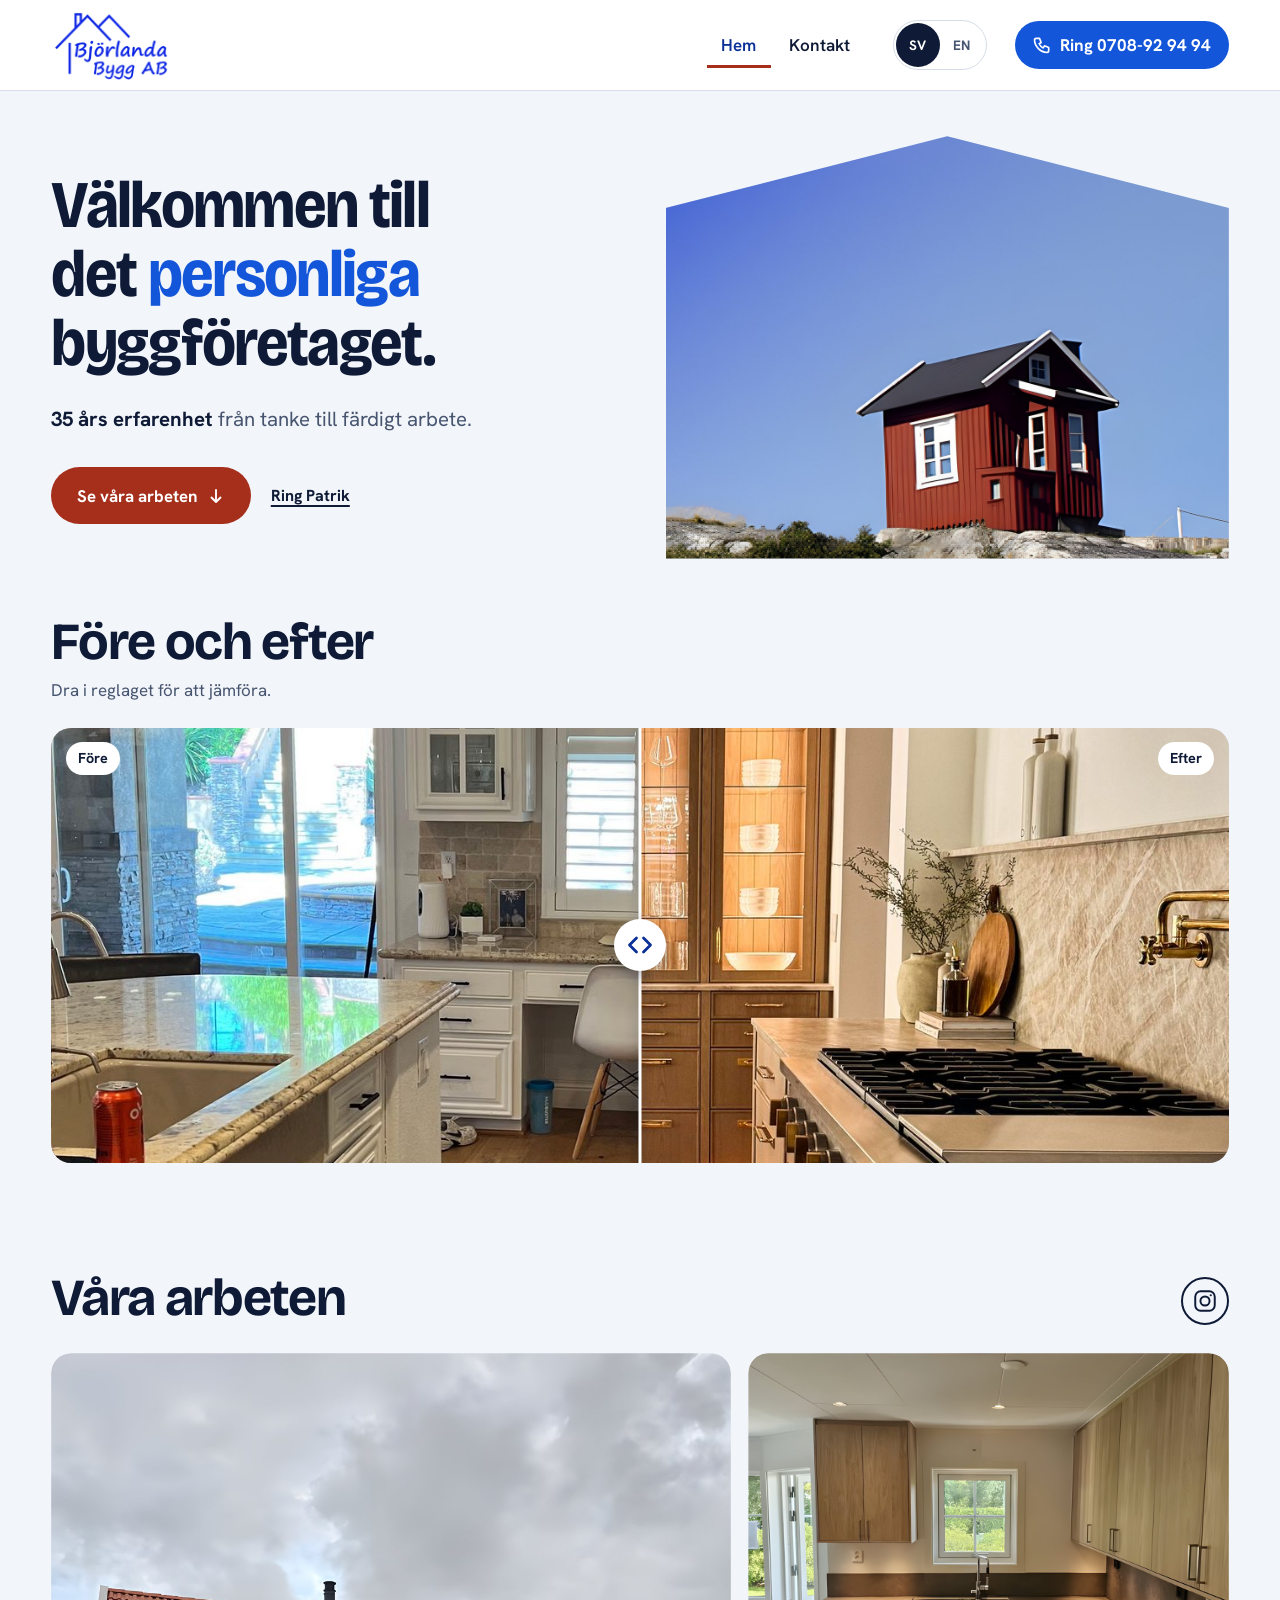
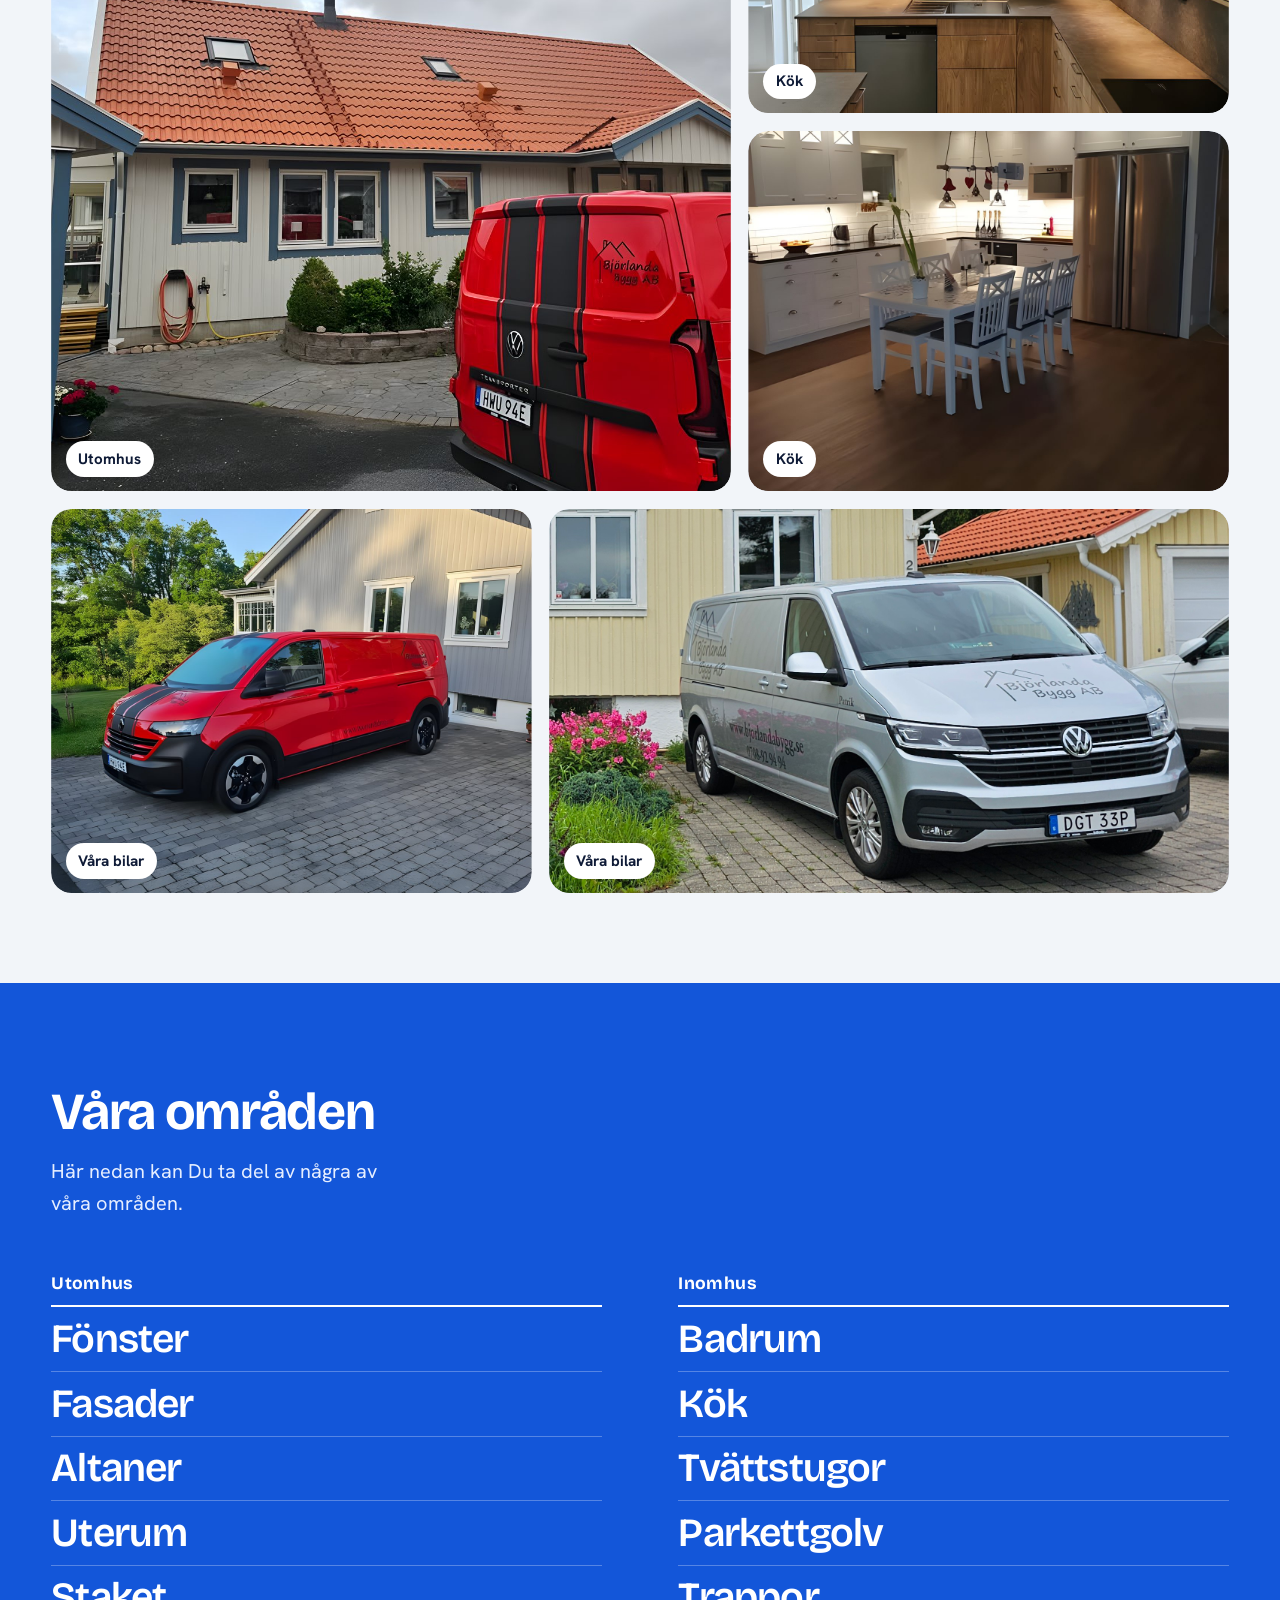
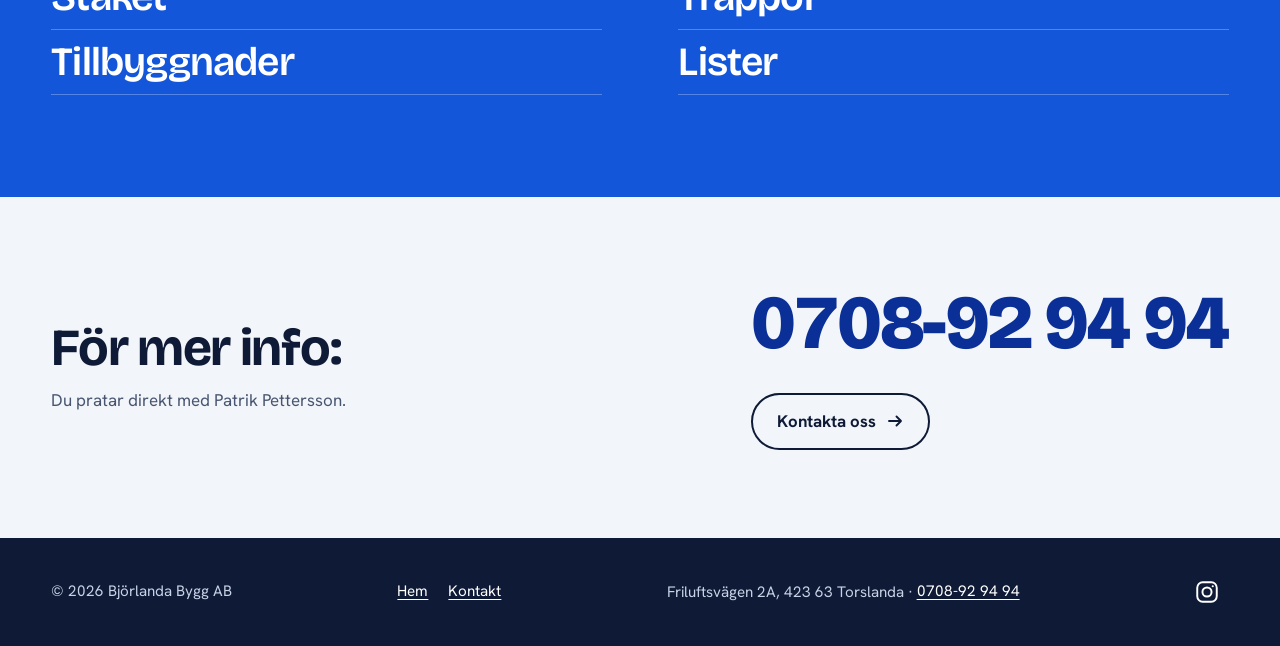
==== commit 83689fbd: "perf: sharpen Instagram gallery tiles with Real-ESRGAN upscaling" ====
--- a/index.html
+++ b/index.html
@@ -8,7 +8,7 @@
 <link rel="preconnect" href="https://fonts.googleapis.com">
 <link rel="preconnect" href="https://fonts.gstatic.com" crossorigin>
 <link href="https://fonts.googleapis.com/css2?family=Bricolage+Grotesque:opsz,wdth,wght@12..96,75..100,600..800&family=Hanken+Grotesk:wght@400;600;700&display=swap" rel="stylesheet">
-<link rel="stylesheet" href="css/style.css?v=6">
+<link rel="stylesheet" href="css/style.css?v=7">
 </head>
 <body data-doc="doc.home">
 <a class="skip" href="#main" data-i18n="skip">Hoppa till innehållet</a>
@@ -70,10 +70,10 @@
         <a class="ig-btn" href="https://www.instagram.com/bjorlandabygg/" target="_blank" rel="noopener" aria-label="Instagram: @bjorlandabygg" title="Instagram"><svg width="26" height="26" viewBox="0 0 24 24" fill="none" stroke="currentColor" stroke-width="1.8" stroke-linecap="round" stroke-linejoin="round" aria-hidden="true"><rect x="3" y="3" width="18" height="18" rx="5"/><circle cx="12" cy="12" r="4.2"/><circle cx="17.3" cy="6.7" r="1" fill="currentColor" stroke="none"/></svg></a>
       </div>
       <div class="mosaic">
-        <button class="tile t-roof" type="button"><img src="assets/img/work-roof.jpg" width="640" height="640" alt="" data-i18n-alt="alt.roof"><span class="cap" data-i18n="cap.out">Utomhus</span></button>
-        <button class="tile t-oak" type="button"><img src="assets/img/work-kitchen-oak.jpg" width="640" height="480" alt="" data-i18n-alt="alt.oak" loading="lazy"><span class="cap" data-i18n="cap.kitchen">Kök</span></button>
-        <button class="tile t-white" type="button"><img src="assets/img/work-kitchen-white.jpg" width="640" height="640" alt="" data-i18n-alt="alt.white" loading="lazy"><span class="cap" data-i18n="cap.kitchen">Kök</span></button>
-        <button class="tile t-van" type="button"><img src="assets/img/work-van-house.jpg" width="640" height="640" alt="" data-i18n-alt="alt.van" loading="lazy"><span class="cap" data-i18n="cap.van">Våra bilar</span></button>
+        <button class="tile t-roof" type="button"><img src="assets/img/work-roof.jpg" width="1280" height="1280" alt="" data-i18n-alt="alt.roof"><span class="cap" data-i18n="cap.out">Utomhus</span></button>
+        <button class="tile t-oak" type="button"><img src="assets/img/work-kitchen-oak.jpg" width="1280" height="960" alt="" data-i18n-alt="alt.oak" loading="lazy"><span class="cap" data-i18n="cap.kitchen">Kök</span></button>
+        <button class="tile t-white" type="button"><img src="assets/img/work-kitchen-white.jpg" width="1280" height="1280" alt="" data-i18n-alt="alt.white" loading="lazy"><span class="cap" data-i18n="cap.kitchen">Kök</span></button>
+        <button class="tile t-van" type="button"><img src="assets/img/work-van-house.jpg" width="1280" height="1280" alt="" data-i18n-alt="alt.van" loading="lazy"><span class="cap" data-i18n="cap.van">Våra bilar</span></button>
         <button class="tile t-silver" type="button"><img src="assets/img/van-silver.jpg" width="1802" height="1126" alt="" data-i18n-alt="alt.silver" loading="lazy"><span class="cap" data-i18n="cap.van">Våra bilar</span></button>
       </div>
     </div>
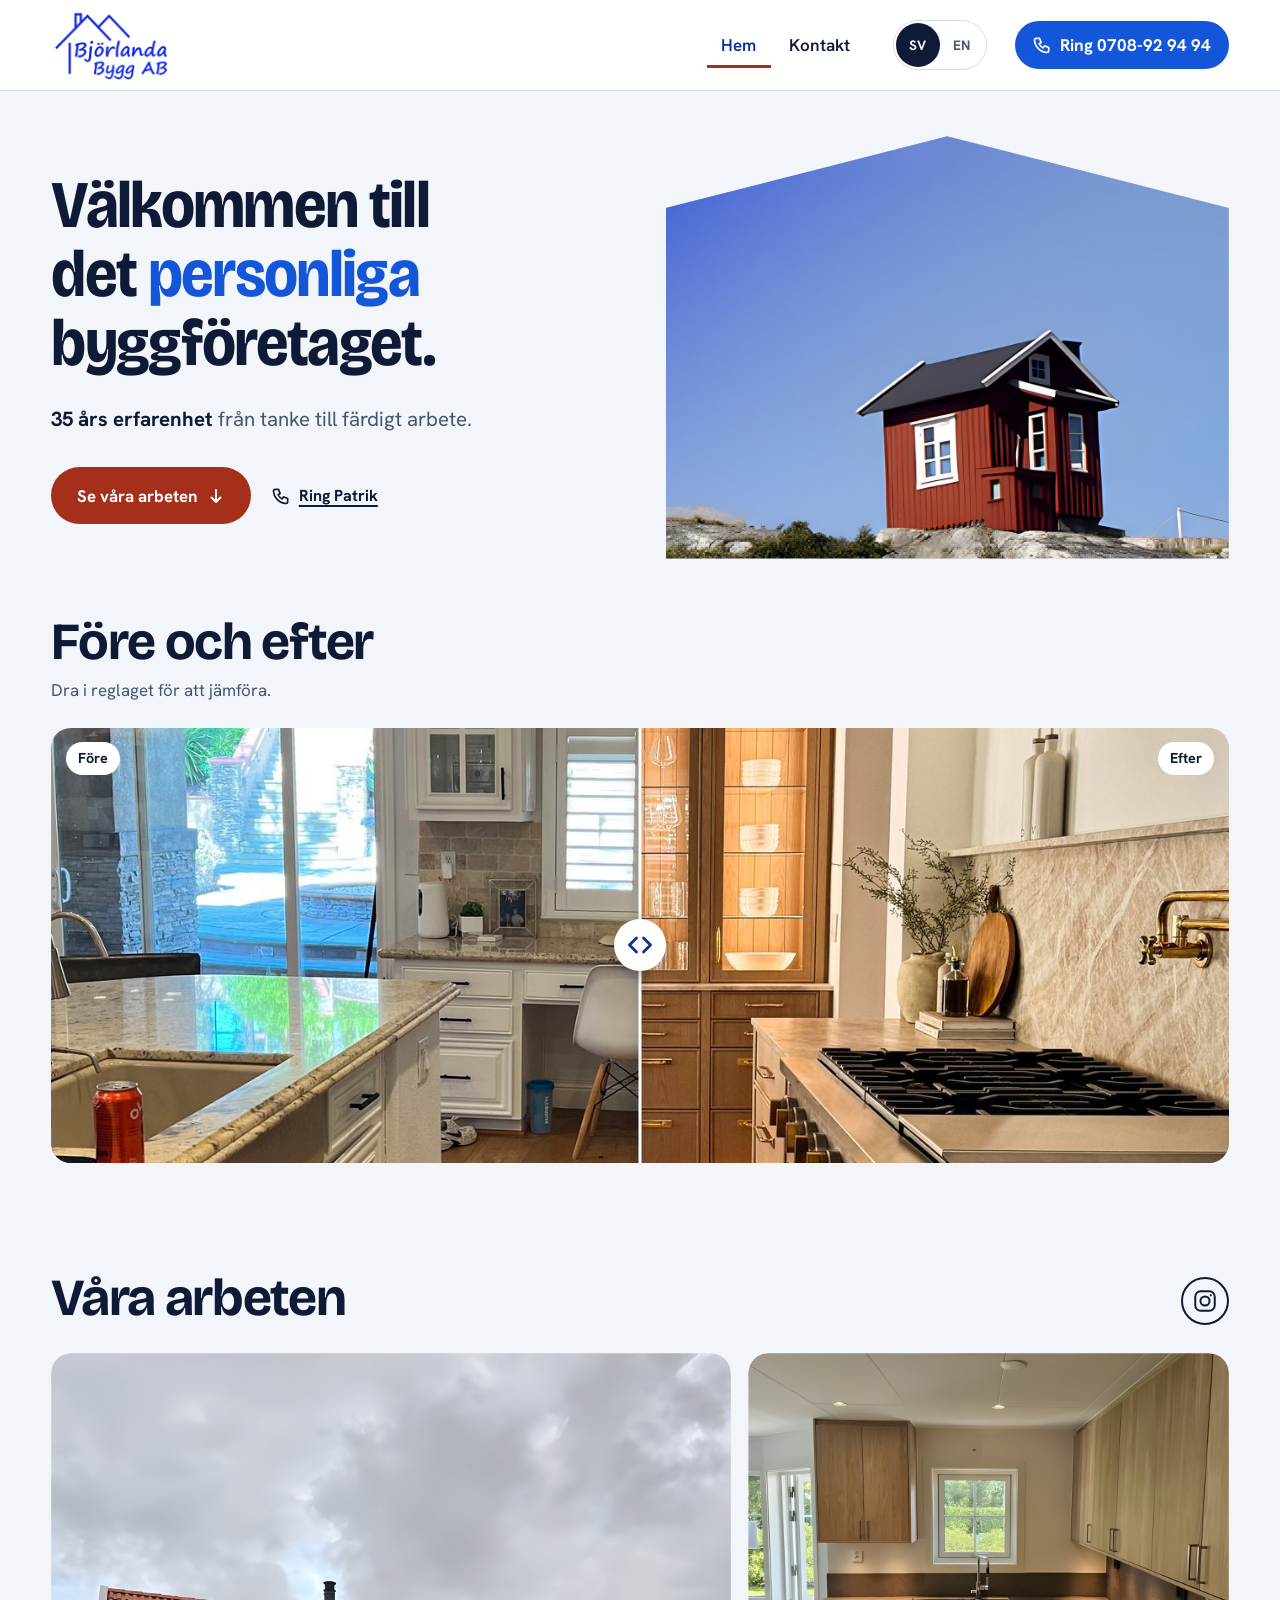
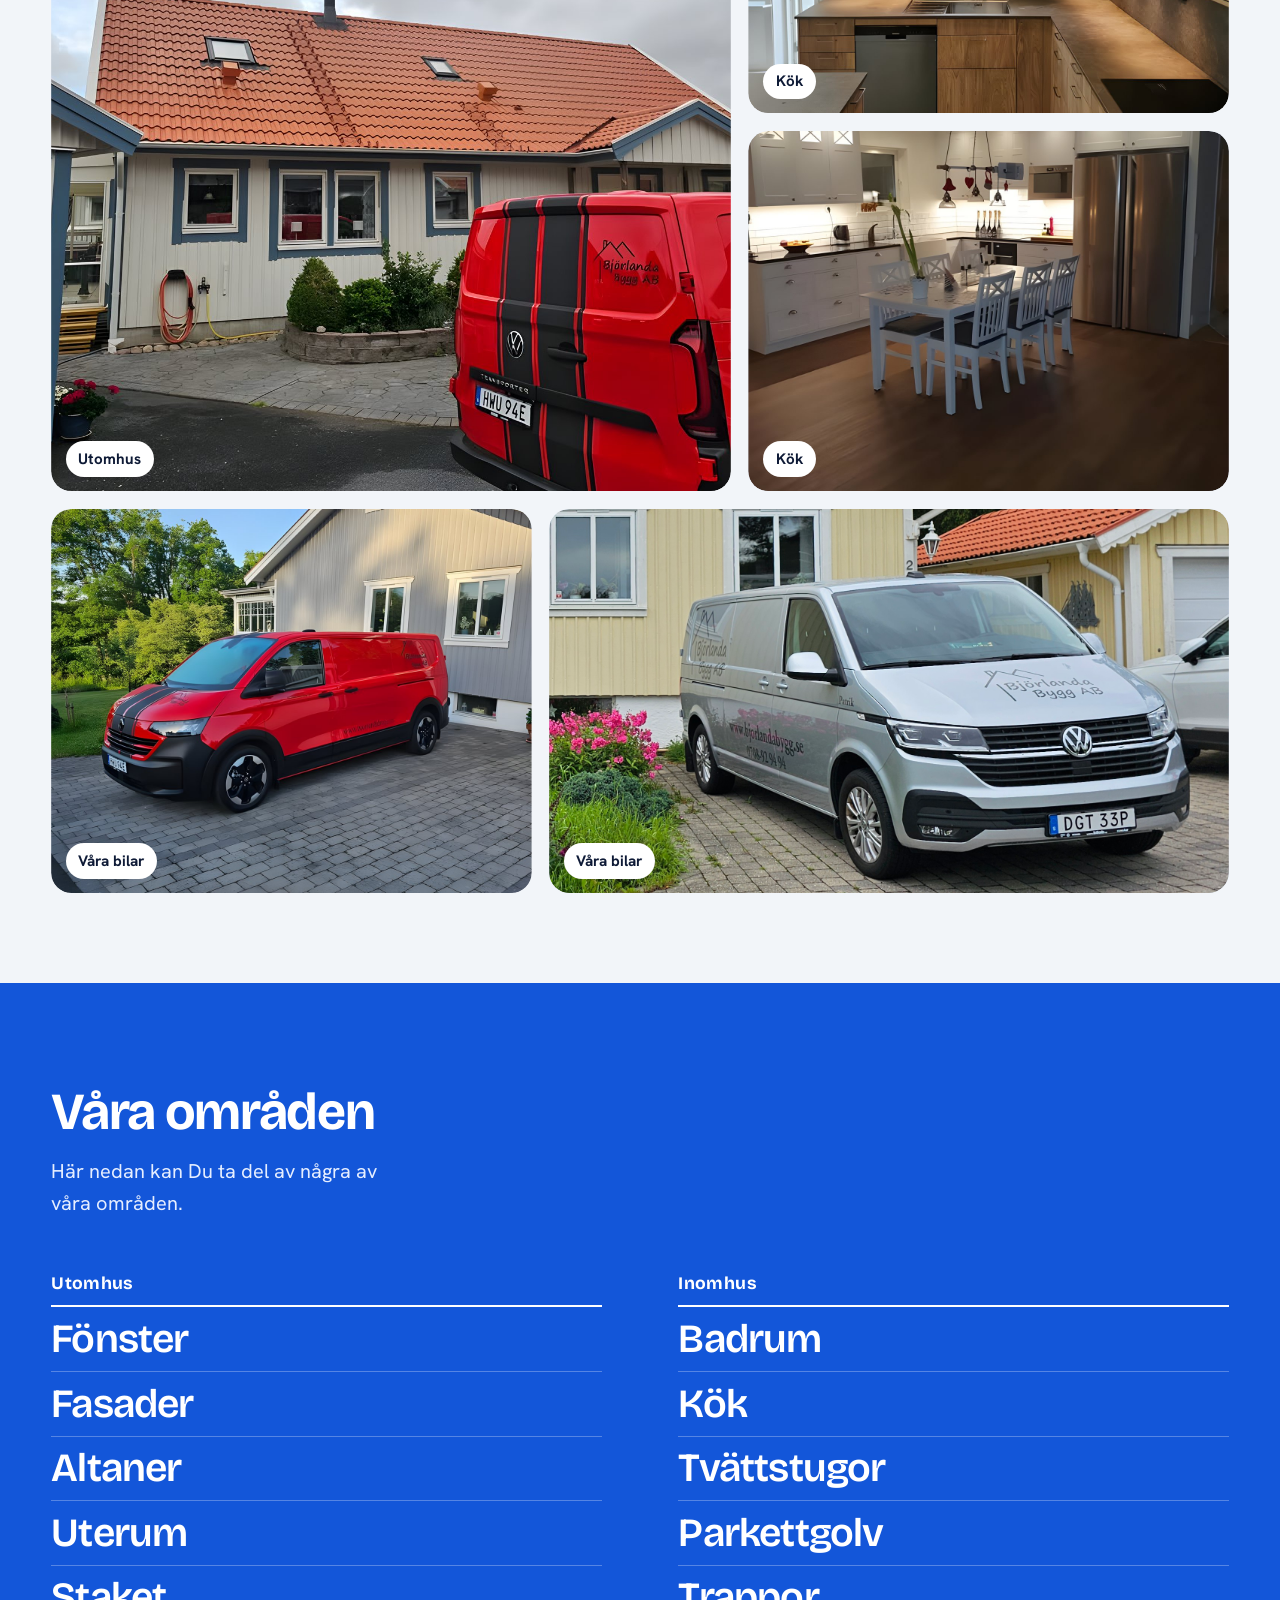
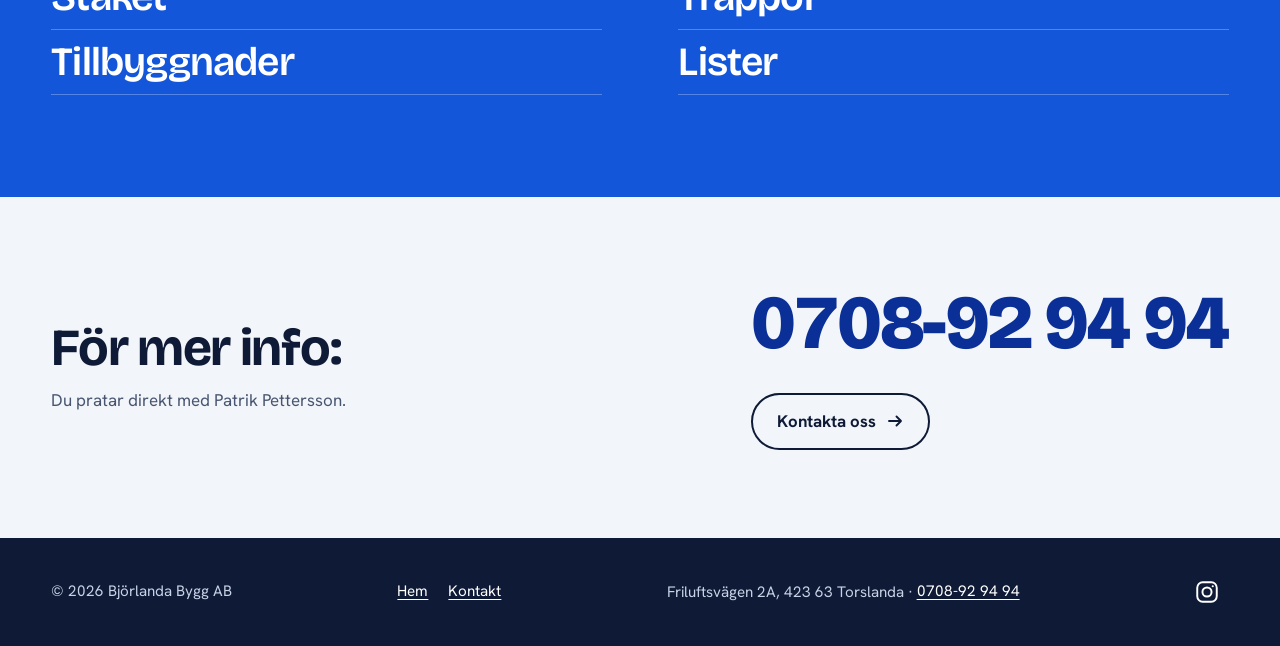
==== commit 104ca5e3: "style: add phone icon to the hero call link" ====
--- a/index.html
+++ b/index.html
@@ -8,7 +8,7 @@
 <link rel="preconnect" href="https://fonts.googleapis.com">
 <link rel="preconnect" href="https://fonts.gstatic.com" crossorigin>
 <link href="https://fonts.googleapis.com/css2?family=Bricolage+Grotesque:opsz,wdth,wght@12..96,75..100,600..800&family=Hanken+Grotesk:wght@400;600;700&display=swap" rel="stylesheet">
-<link rel="stylesheet" href="css/style.css?v=7">
+<link rel="stylesheet" href="css/style.css?v=8">
 </head>
 <body data-doc="doc.home">
 <a class="skip" href="#main" data-i18n="skip">Hoppa till innehållet</a>
@@ -34,7 +34,7 @@
         <p class="lede" data-i18n="hero.lede"><strong>35 års erfarenhet</strong> från tanke till färdigt arbete.</p>
         <div class="cta-row">
           <a class="btn btn-primary" href="#arbeten"><span data-i18n="hero.cta">Se våra arbeten</span> <svg class="arrow" width="18" height="18" viewBox="0 0 24 24" fill="none" stroke="currentColor" stroke-width="2.5" stroke-linecap="round" stroke-linejoin="round" aria-hidden="true"><path d="M12 4v16M6 14l6 6 6-6"/></svg></a>
-          <a class="btn-text hero-call" href="tel:+46708929494" data-i18n="hero.call">Ring Patrik</a>
+          <a class="btn-text hero-call" href="tel:+46708929494"><svg width="20" height="20" viewBox="0 0 24 24" fill="none" stroke="currentColor" stroke-width="2" stroke-linecap="round" stroke-linejoin="round" aria-hidden="true"><path d="M5 4h4l2 5-2.5 1.5a11 11 0 0 0 5 5L15 13l5 2v4a2 2 0 0 1-2 2A16 16 0 0 1 3 6a2 2 0 0 1 2-2z"/></svg><span data-i18n="hero.call">Ring Patrik</span></a>
         </div>
       </div>
       <div class="gable"><img src="assets/img/cabin-sky.jpg" width="1600" height="976" alt="Rött timmerhus på en klippa mot blå himmel" data-i18n-alt="hero.alt"></div>
--- a/css/style.css
+++ b/css/style.css
@@ -70,7 +70,6 @@
   .lang { margin-left: auto; }
   .tel { width: 2.75rem; height: 2.75rem; padding: 0; justify-content: center; }
   .tel span { position: absolute; width: 1px; height: 1px; overflow: hidden; clip-path: inset(50%); white-space: nowrap; }
-  .hero-call { display: none; }
   .work { scroll-margin-top: 1rem; }
 }
 
@@ -87,6 +86,8 @@
 .btn-ghost:hover { background: var(--ink); color: #fff; }
 .btn-text { font: 700 1rem var(--body); color: var(--ink); background: none; border: 0; padding: 0.9rem 0.5rem; min-height: 2.75rem; text-decoration: underline; text-underline-offset: 0.25em; text-decoration-thickness: 2px; cursor: pointer; display: inline-flex; align-items: center; }
 .btn-text:hover { color: var(--red); }
+.hero-call { gap: 0.5rem; text-decoration: none; }
+.hero-call span { text-decoration: underline; text-underline-offset: 0.25em; text-decoration-thickness: 2px; }
 .btn .arrow { transition: transform 0.3s var(--ease); }
 .btn:hover .arrow { transform: translateX(4px); }
 
